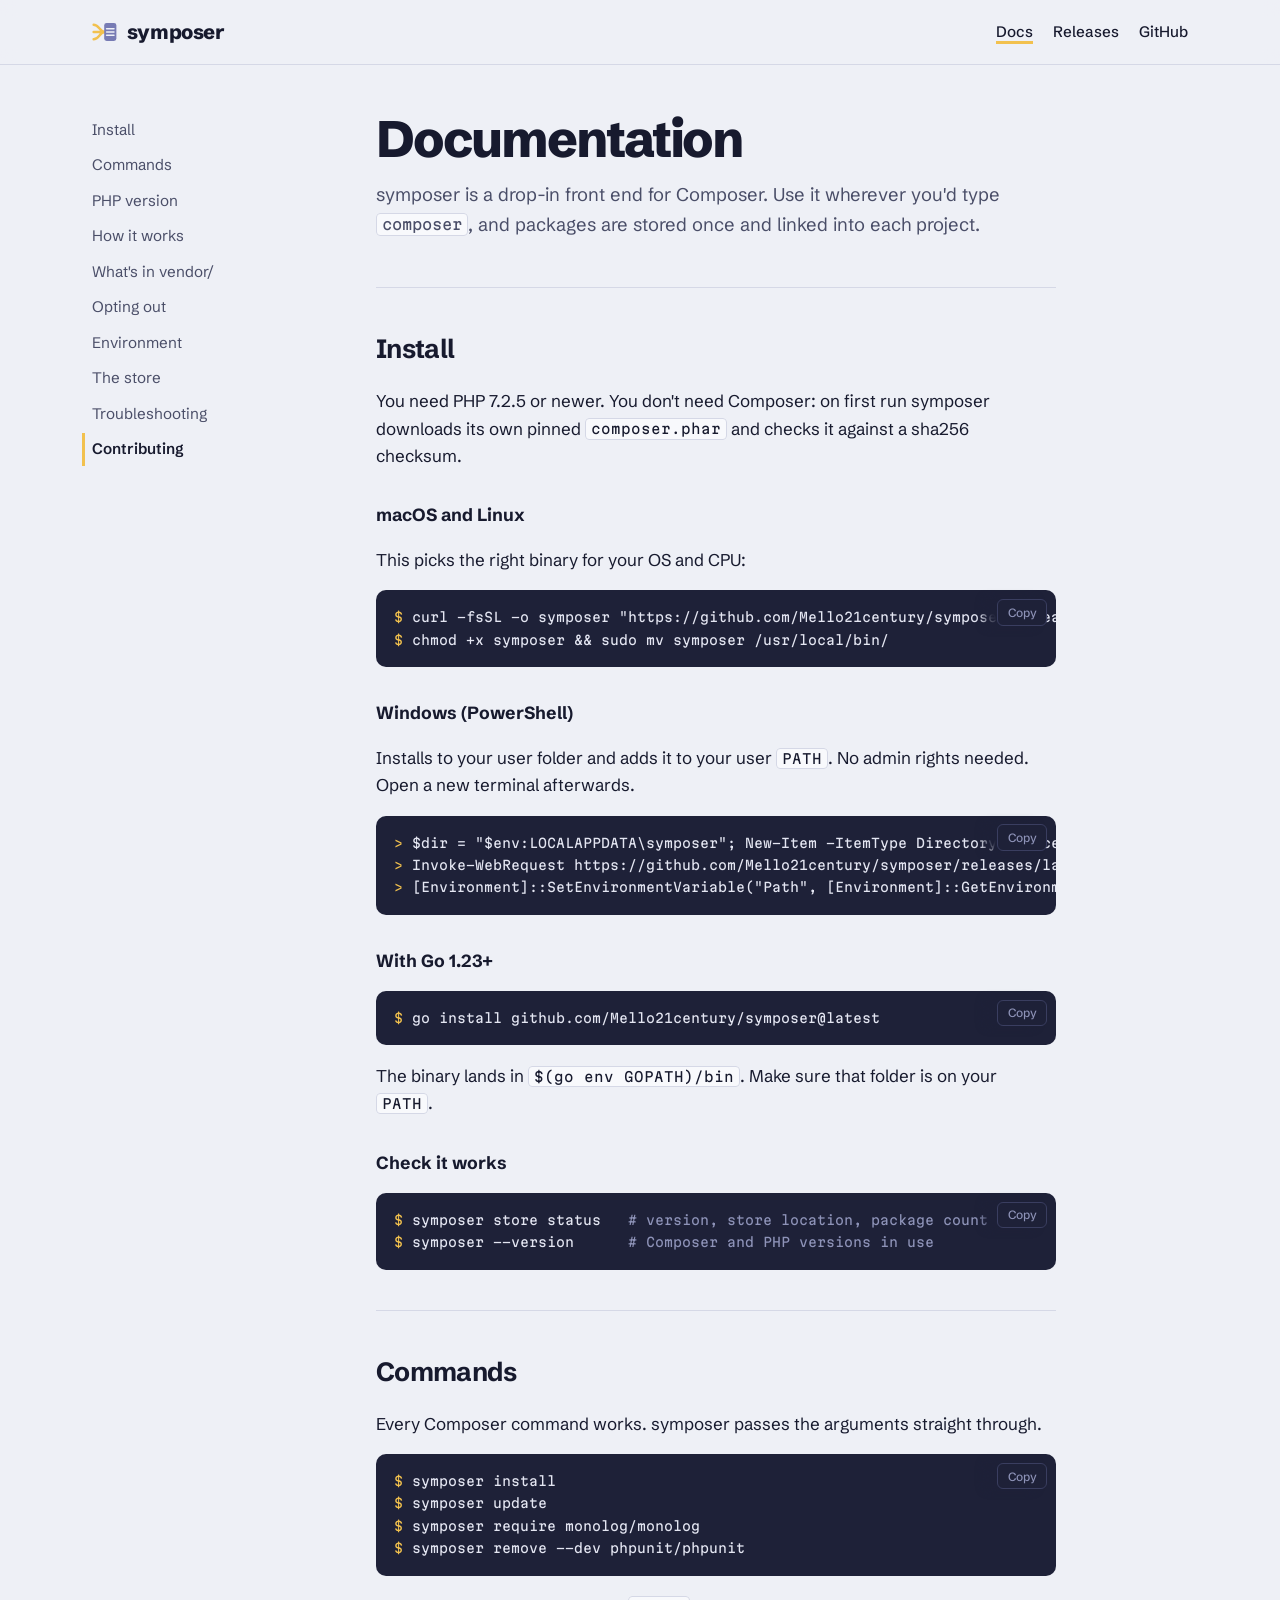
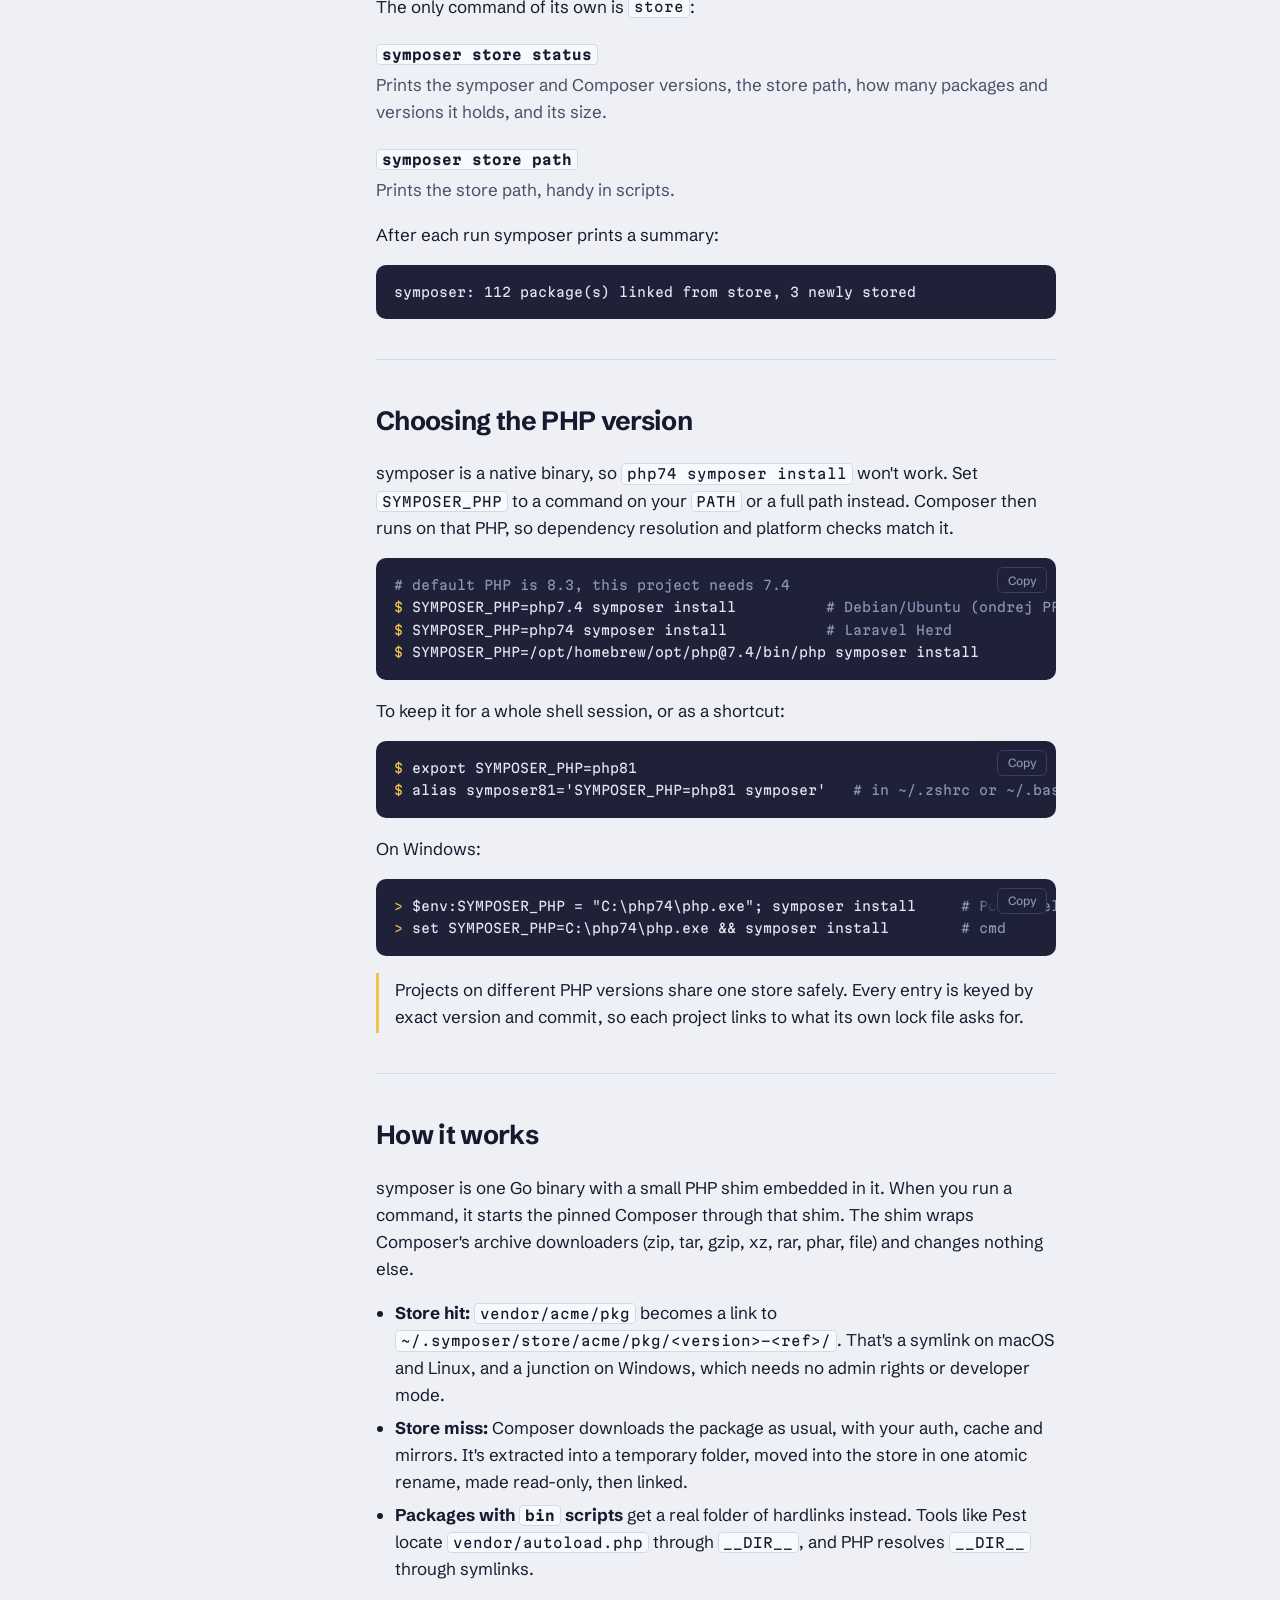
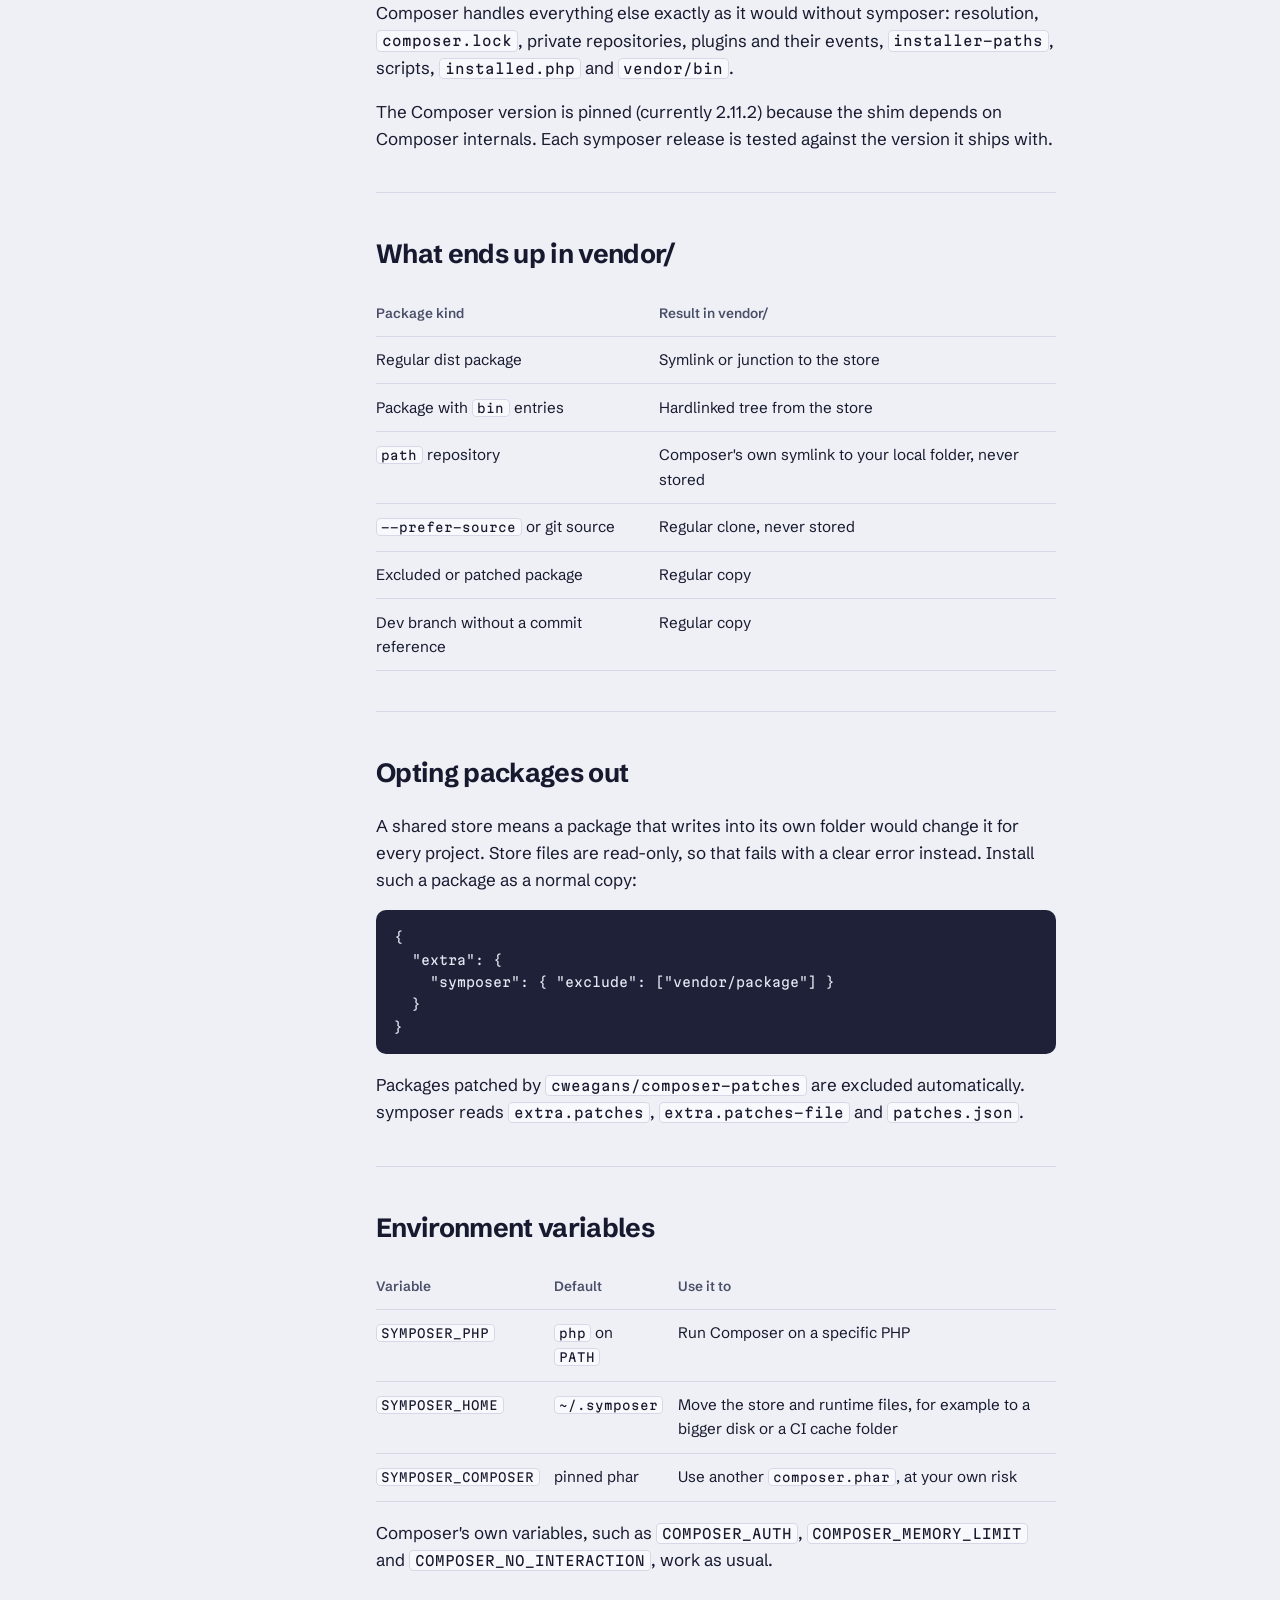
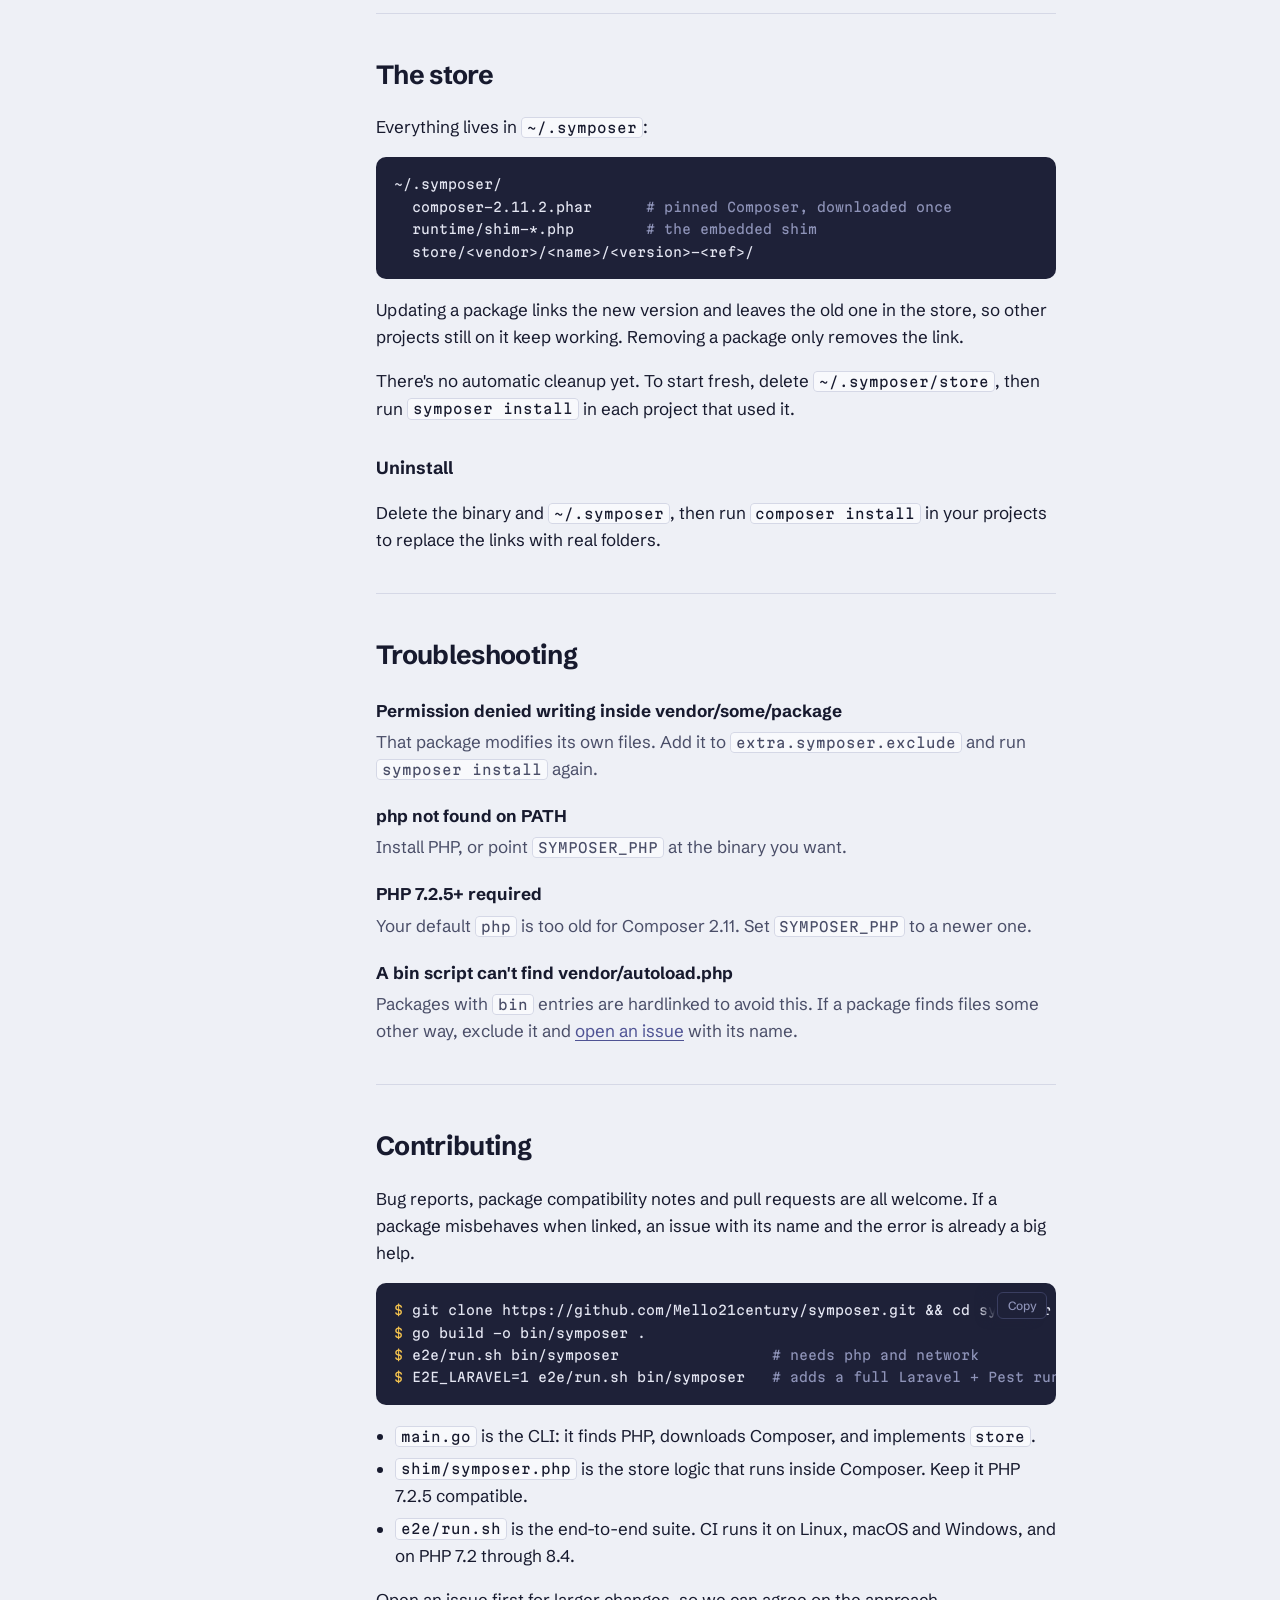
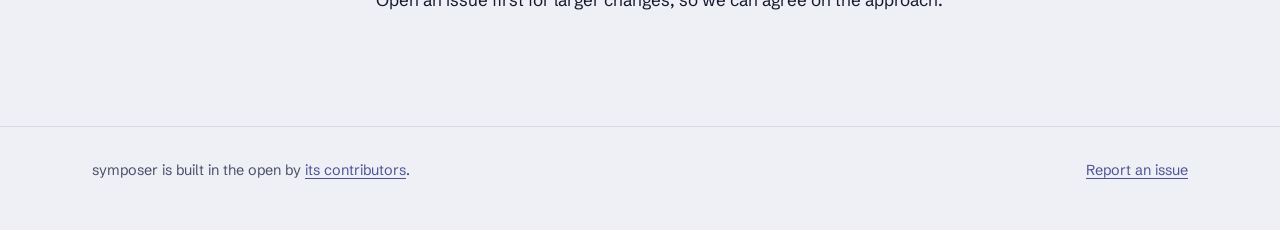
==== docs/docs.html @ 1ab84952 "Add website, docs page and project banner; refresh README - docs/: GitHub Pages site (landing page w" ====
<!doctype html>
<html lang="en">
<head>
<meta charset="utf-8">
<meta name="viewport" content="width=device-width, initial-scale=1">
<title>symposer docs</title>
<meta name="description" content="Install symposer, choose a PHP version, and understand how packages are stored and linked.">
<meta property="og:title" content="symposer docs">
<meta property="og:image" content="https://mello21century.github.io/symposer/assets/banner.png">
<link rel="icon" href="assets/mark.svg" type="image/svg+xml">
<link rel="preconnect" href="https://fonts.googleapis.com">
<link rel="preconnect" href="https://fonts.gstatic.com" crossorigin>
<link href="https://fonts.googleapis.com/css2?family=Martian+Mono:wght@400;500&family=Schibsted+Grotesk:wght@400;500;600;700;800&display=swap" rel="stylesheet">
<link rel="stylesheet" href="assets/site.css">
<style>
  .layout { display: grid; gap: 2rem; padding-top: 3rem; }
  @media (min-width: 900px) { .layout { grid-template-columns: 220px minmax(0, 1fr); gap: 4rem; } }
  .layout > * { min-width: 0; }
  .toc { font-size: .95rem; }
  .toc ol { list-style: none; margin: 0; padding: 0; display: grid; gap: .1rem; }
  .toc a { display: block; padding: .3rem .6rem; margin-left: -.6rem; border-radius: 6px; color: var(--ink-soft); text-decoration: none; }
  .toc a:hover { color: var(--ink); background: var(--paper); }
  .toc a.on { color: var(--ink); font-weight: 600; box-shadow: inset 3px 0 var(--link); border-radius: 0 6px 6px 0; }
  @media (min-width: 900px) { .toc { position: sticky; top: 5.5rem; align-self: start; } }
  @media (max-width: 899px) {
    .toc { border: 1px solid var(--line); border-radius: 10px; padding: .75rem 1rem; background: var(--paper); }
    .toc ol { grid-template-columns: 1fr 1fr; }
  }

  .doc { max-width: var(--measure); }
  .doc h1 { font-size: clamp(2.2rem, 5vw, 3.2rem); letter-spacing: -.04em; line-height: 1; margin: 0 0 1rem; font-weight: 800; }
  .doc > p.lede { font-size: 1.15rem; color: var(--ink-soft); margin: 0 0 3rem; }
  .doc section { padding-top: 2.5rem; margin-top: 2.5rem; border-top: 1px solid var(--line); }
  .doc h2 { font-size: 1.65rem; letter-spacing: -.025em; margin: 0 0 1rem; font-weight: 700; }
  .doc h3 { font-size: 1.1rem; margin: 2rem 0 .6rem; font-weight: 700; }
  .doc p, .doc li { color: var(--ink); }
  .doc ul { padding-left: 1.2rem; }
  .doc li { margin: .35rem 0; }
  .doc .cmd, .doc pre { margin: 1rem 0; }
  .note { border-left: 3px solid var(--link); padding: .2rem 0 .2rem 1rem; color: var(--ink-soft); }
  .doc dl { margin: 0; }
  .doc dt { font-weight: 700; margin-top: 1.25rem; }
  .doc dd { margin: .25rem 0 0; color: var(--ink-soft); }
</style>
</head>
<body>
<header class="top">
  <div class="wrap">
    <a class="brand" href="./"><img src="assets/mark.svg" width="26" height="26" alt="">symposer</a>
    <nav aria-label="Main">
      <a href="docs.html" aria-current="page">Docs</a>
      <a href="https://github.com/Mello21century/symposer/releases">Releases</a>
      <a href="https://github.com/Mello21century/symposer">GitHub</a>
    </nav>
  </div>
</header>

<div class="wrap layout">
  <nav class="toc" aria-label="On this page">
    <ol>
      <li><a href="#install">Install</a></li>
      <li><a href="#commands">Commands</a></li>
      <li><a href="#php">PHP version</a></li>
      <li><a href="#how">How it works</a></li>
      <li><a href="#vendor">What's in vendor/</a></li>
      <li><a href="#exclude">Opting out</a></li>
      <li><a href="#env">Environment</a></li>
      <li><a href="#store">The store</a></li>
      <li><a href="#trouble">Troubleshooting</a></li>
      <li><a href="#contributing">Contributing</a></li>
    </ol>
  </nav>

  <main class="doc">
    <h1>Documentation</h1>
    <p class="lede">symposer is a drop-in front end for Composer. Use it wherever you'd type <code>composer</code>, and packages are stored once and linked into each project.</p>

    <section id="install">
      <h2>Install</h2>
      <p>You need PHP 7.2.5 or newer. You don't need Composer: on first run symposer downloads its own pinned <code>composer.phar</code> and checks it against a sha256 checksum.</p>

      <h3>macOS and Linux</h3>
      <p>This picks the right binary for your OS and CPU:</p>
      <div class="cmd"><pre><span class="p">$ </span>curl -fsSL -o symposer "https://github.com/Mello21century/symposer/releases/latest/download/symposer-$(uname -s | tr A-Z a-z)-$(uname -m | sed 's/x86_64/amd64/;s/aarch64/arm64/')"
<span class="p">$ </span>chmod +x symposer &amp;&amp; sudo mv symposer /usr/local/bin/</pre></div>

      <h3>Windows (PowerShell)</h3>
      <p>Installs to your user folder and adds it to your user <code>PATH</code>. No admin rights needed. Open a new terminal afterwards.</p>
      <div class="cmd"><pre><span class="p">&gt; </span>$dir = "$env:LOCALAPPDATA\symposer"; New-Item -ItemType Directory -Force $dir | Out-Null
<span class="p">&gt; </span>Invoke-WebRequest https://github.com/Mello21century/symposer/releases/latest/download/symposer-windows-amd64.exe -OutFile "$dir\symposer.exe"
<span class="p">&gt; </span>[Environment]::SetEnvironmentVariable("Path", [Environment]::GetEnvironmentVariable("Path", "User") + ";$dir", "User")</pre></div>

      <h3>With Go 1.23+</h3>
      <div class="cmd"><pre><span class="p">$ </span>go install github.com/Mello21century/symposer@latest</pre></div>
      <p>The binary lands in <code>$(go env GOPATH)/bin</code>. Make sure that folder is on your <code>PATH</code>.</p>

      <h3>Check it works</h3>
      <div class="cmd"><pre><span class="p">$ </span>symposer store status   <span class="c"># version, store location, package count</span>
<span class="p">$ </span>symposer --version      <span class="c"># Composer and PHP versions in use</span></pre></div>
    </section>

    <section id="commands">
      <h2>Commands</h2>
      <p>Every Composer command works. symposer passes the arguments straight through.</p>
      <div class="cmd"><pre><span class="p">$ </span>symposer install
<span class="p">$ </span>symposer update
<span class="p">$ </span>symposer require monolog/monolog
<span class="p">$ </span>symposer remove --dev phpunit/phpunit</pre></div>
      <p>The only command of its own is <code>store</code>:</p>
      <dl>
        <dt><code>symposer store status</code></dt><dd>Prints the symposer and Composer versions, the store path, how many packages and versions it holds, and its size.</dd>
        <dt><code>symposer store path</code></dt><dd>Prints the store path, handy in scripts.</dd>
      </dl>
      <p>After each run symposer prints a summary:</p>
      <pre>symposer: 112 package(s) linked from store, 3 newly stored</pre>
    </section>

    <section id="php">
      <h2>Choosing the PHP version</h2>
      <p>symposer is a native binary, so <code>php74 symposer install</code> won't work. Set <code>SYMPOSER_PHP</code> to a command on your <code>PATH</code> or a full path instead. Composer then runs on that PHP, so dependency resolution and platform checks match it.</p>
      <div class="cmd"><pre><span class="c"># default PHP is 8.3, this project needs 7.4</span>
<span class="p">$ </span>SYMPOSER_PHP=php7.4 symposer install          <span class="c"># Debian/Ubuntu (ondrej PPA)</span>
<span class="p">$ </span>SYMPOSER_PHP=php74 symposer install           <span class="c"># Laravel Herd</span>
<span class="p">$ </span>SYMPOSER_PHP=/opt/homebrew/opt/php@7.4/bin/php symposer install</pre></div>
      <p>To keep it for a whole shell session, or as a shortcut:</p>
      <div class="cmd"><pre><span class="p">$ </span>export SYMPOSER_PHP=php81
<span class="p">$ </span>alias symposer81='SYMPOSER_PHP=php81 symposer'   <span class="c"># in ~/.zshrc or ~/.bashrc</span></pre></div>
      <p>On Windows:</p>
      <div class="cmd"><pre><span class="p">&gt; </span>$env:SYMPOSER_PHP = "C:\php74\php.exe"; symposer install     <span class="c"># PowerShell</span>
<span class="p">&gt; </span>set SYMPOSER_PHP=C:\php74\php.exe &amp;&amp; symposer install        <span class="c"># cmd</span></pre></div>
      <p class="note">Projects on different PHP versions share one store safely. Every entry is keyed by exact version and commit, so each project links to what its own lock file asks for.</p>
    </section>

    <section id="how">
      <h2>How it works</h2>
      <p>symposer is one Go binary with a small PHP shim embedded in it. When you run a command, it starts the pinned Composer through that shim. The shim wraps Composer's archive downloaders (zip, tar, gzip, xz, rar, phar, file) and changes nothing else.</p>
      <ul>
        <li><strong>Store hit:</strong> <code>vendor/acme/pkg</code> becomes a link to <code>~/.symposer/store/acme/pkg/&lt;version&gt;-&lt;ref&gt;/</code>. That's a symlink on macOS and Linux, and a junction on Windows, which needs no admin rights or developer mode.</li>
        <li><strong>Store miss:</strong> Composer downloads the package as usual, with your auth, cache and mirrors. It's extracted into a temporary folder, moved into the store in one atomic rename, made read-only, then linked.</li>
        <li><strong>Packages with <code>bin</code> scripts</strong> get a real folder of hardlinks instead. Tools like Pest locate <code>vendor/autoload.php</code> through <code>__DIR__</code>, and PHP resolves <code>__DIR__</code> through symlinks.</li>
      </ul>
      <p>Composer handles everything else exactly as it would without symposer: resolution, <code>composer.lock</code>, private repositories, plugins and their events, <code>installer-paths</code>, scripts, <code>installed.php</code> and <code>vendor/bin</code>.</p>
      <p>The Composer version is pinned (currently 2.11.2) because the shim depends on Composer internals. Each symposer release is tested against the version it ships with.</p>
    </section>

    <section id="vendor">
      <h2>What ends up in vendor/</h2>
      <div class="scroll-x">
        <table>
          <thead><tr><th scope="col">Package kind</th><th scope="col">Result in vendor/</th></tr></thead>
          <tbody>
            <tr><td>Regular dist package</td><td>Symlink or junction to the store</td></tr>
            <tr><td>Package with <code>bin</code> entries</td><td>Hardlinked tree from the store</td></tr>
            <tr><td><code>path</code> repository</td><td>Composer's own symlink to your local folder, never stored</td></tr>
            <tr><td><code>--prefer-source</code> or git source</td><td>Regular clone, never stored</td></tr>
            <tr><td>Excluded or patched package</td><td>Regular copy</td></tr>
            <tr><td>Dev branch without a commit reference</td><td>Regular copy</td></tr>
          </tbody>
        </table>
      </div>
    </section>

    <section id="exclude">
      <h2>Opting packages out</h2>
      <p>A shared store means a package that writes into its own folder would change it for every project. Store files are read-only, so that fails with a clear error instead. Install such a package as a normal copy:</p>
      <pre>{
  "extra": {
    "symposer": { "exclude": ["vendor/package"] }
  }
}</pre>
      <p>Packages patched by <code>cweagans/composer-patches</code> are excluded automatically. symposer reads <code>extra.patches</code>, <code>extra.patches-file</code> and <code>patches.json</code>.</p>
    </section>

    <section id="env">
      <h2>Environment variables</h2>
      <div class="scroll-x">
        <table>
          <thead><tr><th scope="col">Variable</th><th scope="col">Default</th><th scope="col">Use it to</th></tr></thead>
          <tbody>
            <tr><td><code>SYMPOSER_PHP</code></td><td><code>php</code> on <code>PATH</code></td><td>Run Composer on a specific PHP</td></tr>
            <tr><td><code>SYMPOSER_HOME</code></td><td><code>~/.symposer</code></td><td>Move the store and runtime files, for example to a bigger disk or a CI cache folder</td></tr>
            <tr><td><code>SYMPOSER_COMPOSER</code></td><td>pinned phar</td><td>Use another <code>composer.phar</code>, at your own risk</td></tr>
          </tbody>
        </table>
      </div>
      <p>Composer's own variables, such as <code>COMPOSER_AUTH</code>, <code>COMPOSER_MEMORY_LIMIT</code> and <code>COMPOSER_NO_INTERACTION</code>, work as usual.</p>
    </section>

    <section id="store">
      <h2>The store</h2>
      <p>Everything lives in <code>~/.symposer</code>:</p>
      <pre>~/.symposer/
  composer-2.11.2.phar      <span class="c"># pinned Composer, downloaded once</span>
  runtime/shim-*.php        <span class="c"># the embedded shim</span>
  store/&lt;vendor&gt;/&lt;name&gt;/&lt;version&gt;-&lt;ref&gt;/</pre>
      <p>Updating a package links the new version and leaves the old one in the store, so other projects still on it keep working. Removing a package only removes the link.</p>
      <p>There's no automatic cleanup yet. To start fresh, delete <code>~/.symposer/store</code>, then run <code>symposer install</code> in each project that used it.</p>
      <h3>Uninstall</h3>
      <p>Delete the binary and <code>~/.symposer</code>, then run <code>composer install</code> in your projects to replace the links with real folders.</p>
    </section>

    <section id="trouble">
      <h2>Troubleshooting</h2>
      <dl>
        <dt>Permission denied writing inside vendor/some/package</dt>
        <dd>That package modifies its own files. Add it to <code>extra.symposer.exclude</code> and run <code>symposer install</code> again.</dd>
        <dt>php not found on PATH</dt>
        <dd>Install PHP, or point <code>SYMPOSER_PHP</code> at the binary you want.</dd>
        <dt>PHP 7.2.5+ required</dt>
        <dd>Your default <code>php</code> is too old for Composer 2.11. Set <code>SYMPOSER_PHP</code> to a newer one.</dd>
        <dt>A bin script can't find vendor/autoload.php</dt>
        <dd>Packages with <code>bin</code> entries are hardlinked to avoid this. If a package finds files some other way, exclude it and <a href="https://github.com/Mello21century/symposer/issues">open an issue</a> with its name.</dd>
      </dl>
    </section>

    <section id="contributing">
      <h2>Contributing</h2>
      <p>Bug reports, package compatibility notes and pull requests are all welcome. If a package misbehaves when linked, an issue with its name and the error is already a big help.</p>
      <div class="cmd"><pre><span class="p">$ </span>git clone https://github.com/Mello21century/symposer.git &amp;&amp; cd symposer
<span class="p">$ </span>go build -o bin/symposer .
<span class="p">$ </span>e2e/run.sh bin/symposer                 <span class="c"># needs php and network</span>
<span class="p">$ </span>E2E_LARAVEL=1 e2e/run.sh bin/symposer   <span class="c"># adds a full Laravel + Pest run</span></pre></div>
      <ul>
        <li><code>main.go</code> is the CLI: it finds PHP, downloads Composer, and implements <code>store</code>.</li>
        <li><code>shim/symposer.php</code> is the store logic that runs inside Composer. Keep it PHP 7.2.5 compatible.</li>
        <li><code>e2e/run.sh</code> is the end-to-end suite. CI runs it on Linux, macOS and Windows, and on PHP 7.2 through 8.4.</li>
      </ul>
      <p>Open an issue first for larger changes, so we can agree on the approach.</p>
    </section>
  </main>
</div>

<footer class="foot">
  <div class="wrap">
    <span>symposer is built in the open by <a href="https://github.com/Mello21century/symposer/graphs/contributors">its contributors</a>.</span>
    <span><a href="https://github.com/Mello21century/symposer/issues">Report an issue</a></span>
  </div>
</footer>
<script src="assets/site.js"></script>
<script>
  // highlight the section in view
  const links = new Map([...document.querySelectorAll('.toc a')].map((a) => [a.hash.slice(1), a]));
  const spy = new IntersectionObserver((entries) => entries.forEach((e) => {
    if (!e.isIntersecting) return;
    links.forEach((a) => a.classList.remove('on'));
    links.get(e.target.id)?.classList.add('on');
  }), { rootMargin: '-20% 0px -70% 0px' });
  document.querySelectorAll('.doc section').forEach((s) => spy.observe(s));
</script>
</body>
</html>
---- docs/assets/site.css ----
:root {
  --fog: #EEF0F6;
  --paper: #F8F9FC;
  --ink: #171A2E;
  --ink-soft: #4A4E68;
  --line: #D5D8E6;
  --store: #777BB4;
  --store-deep: #4F5394;
  --link: #F2C14E;
  --link-deep: #8A6410;
  --code-bg: #1E2138;
  --code-fg: #E4E6F2;
  --code-dim: #8E93B8;
  --display: "Schibsted Grotesk", system-ui, sans-serif;
  --mono: "Martian Mono", ui-monospace, SFMono-Regular, Menlo, monospace;
  --measure: 68ch;
  color-scheme: light;
}
@media (prefers-color-scheme: dark) {
  :root:not([data-theme="light"]) {
    --fog: #14162A; --paper: #1B1E36; --ink: #E7E9F4; --ink-soft: #A6AACB;
    --line: #2E3254; --store: #9397D2; --store-deep: #B7BAE8;
    --link: #F2C14E; --link-deep: #F2C14E; --code-bg: #0F1122; color-scheme: dark;
  }
}
:root[data-theme="dark"] {
  --fog: #14162A; --paper: #1B1E36; --ink: #E7E9F4; --ink-soft: #A6AACB;
  --line: #2E3254; --store: #9397D2; --store-deep: #B7BAE8;
  --link: #F2C14E; --link-deep: #F2C14E; --code-bg: #0F1122; color-scheme: dark;
}

*, *::before, *::after { box-sizing: border-box; }
html { -webkit-text-size-adjust: 100%; scroll-padding-top: 5rem; }
body {
  margin: 0; background: var(--fog); color: var(--ink);
  font: 400 1.0625rem/1.6 var(--display); font-feature-settings: "ss01";
}
img, svg { max-width: 100%; display: block; }
a { color: var(--store-deep); text-underline-offset: .18em; text-decoration-thickness: 1px; }
a:hover { text-decoration-color: var(--link); text-decoration-thickness: 3px; }
:focus-visible { outline: 3px solid var(--link); outline-offset: 2px; border-radius: 2px; }
code, pre, kbd { font-family: var(--mono); font-size: .8em; }
:not(pre) > code { background: var(--paper); border: 1px solid var(--line); padding: .08em .35em; border-radius: 4px; white-space: nowrap; }
.wrap { max-width: 1160px; margin: 0 auto; padding: 0 16px; }
@media (min-width: 720px) { .wrap { padding: 0 32px; } }

/* header */
.top { position: sticky; top: 0; z-index: 10; background: color-mix(in srgb, var(--fog) 88%, transparent); backdrop-filter: blur(8px); border-bottom: 1px solid var(--line); }
.top .wrap { display: flex; align-items: center; gap: 1.5rem; height: 4rem; }
.brand { display: flex; align-items: center; gap: .55rem; font-weight: 800; font-size: 1.25rem; letter-spacing: -.02em; color: var(--ink); text-decoration: none; }
.brand svg { width: 26px; height: 26px; }
.top nav { margin-left: auto; display: flex; gap: 1.25rem; align-items: center; }
.top nav a { color: var(--ink); text-decoration: none; font-weight: 500; font-size: .95rem; }
.top nav a[aria-current="page"] { box-shadow: inset 0 -3px var(--link); }
.top nav a:hover { color: var(--store-deep); }

/* code blocks */
pre {
  margin: 0; background: var(--code-bg); color: var(--code-fg); padding: 1rem 1.15rem;
  border-radius: 10px; overflow-x: auto; line-height: 1.75; font-size: .8rem;
}
pre .c { color: var(--code-dim); }
pre .p { color: var(--link); user-select: none; }
.cmd pre { padding-right: 5rem; }
.cmd { position: relative; }
.copy {
  position: absolute; top: .55rem; right: .55rem; font: 500 .75rem var(--display);
  background: var(--code-bg); color: var(--code-dim); border: 1px solid #3A3E60; border-radius: 6px;
  box-shadow: -12px 0 10px var(--code-bg);
  padding: .3rem .6rem; cursor: pointer;
}
.copy:hover { color: var(--code-fg); border-color: var(--code-dim); }

/* tabs */
.tabs { display: flex; gap: .25rem; margin-bottom: .5rem; flex-wrap: wrap; }
.tabs button {
  font: 500 .875rem var(--display); color: var(--ink-soft); background: none; border: 0;
  padding: .35rem .7rem; border-radius: 6px; cursor: pointer;
}
.tabs button[aria-selected="true"] { color: var(--ink); background: var(--paper); box-shadow: inset 0 0 0 1px var(--line); }

/* tables */
table { width: 100%; border-collapse: collapse; font-size: .95rem; }
th, td { text-align: left; padding: .7rem .9rem .7rem 0; border-bottom: 1px solid var(--line); vertical-align: top; }
th { font-weight: 600; color: var(--ink-soft); font-size: .85rem; }
.scroll-x { overflow-x: auto; }

.foot { border-top: 1px solid var(--line); margin-top: 6rem; padding: 2rem 0 3rem; color: var(--ink-soft); font-size: .9rem; }
.foot .wrap { display: flex; flex-wrap: wrap; gap: 1rem 2rem; justify-content: space-between; }

@media (prefers-reduced-motion: reduce) { *, *::before, *::after { animation: none !important; transition: none !important; } }
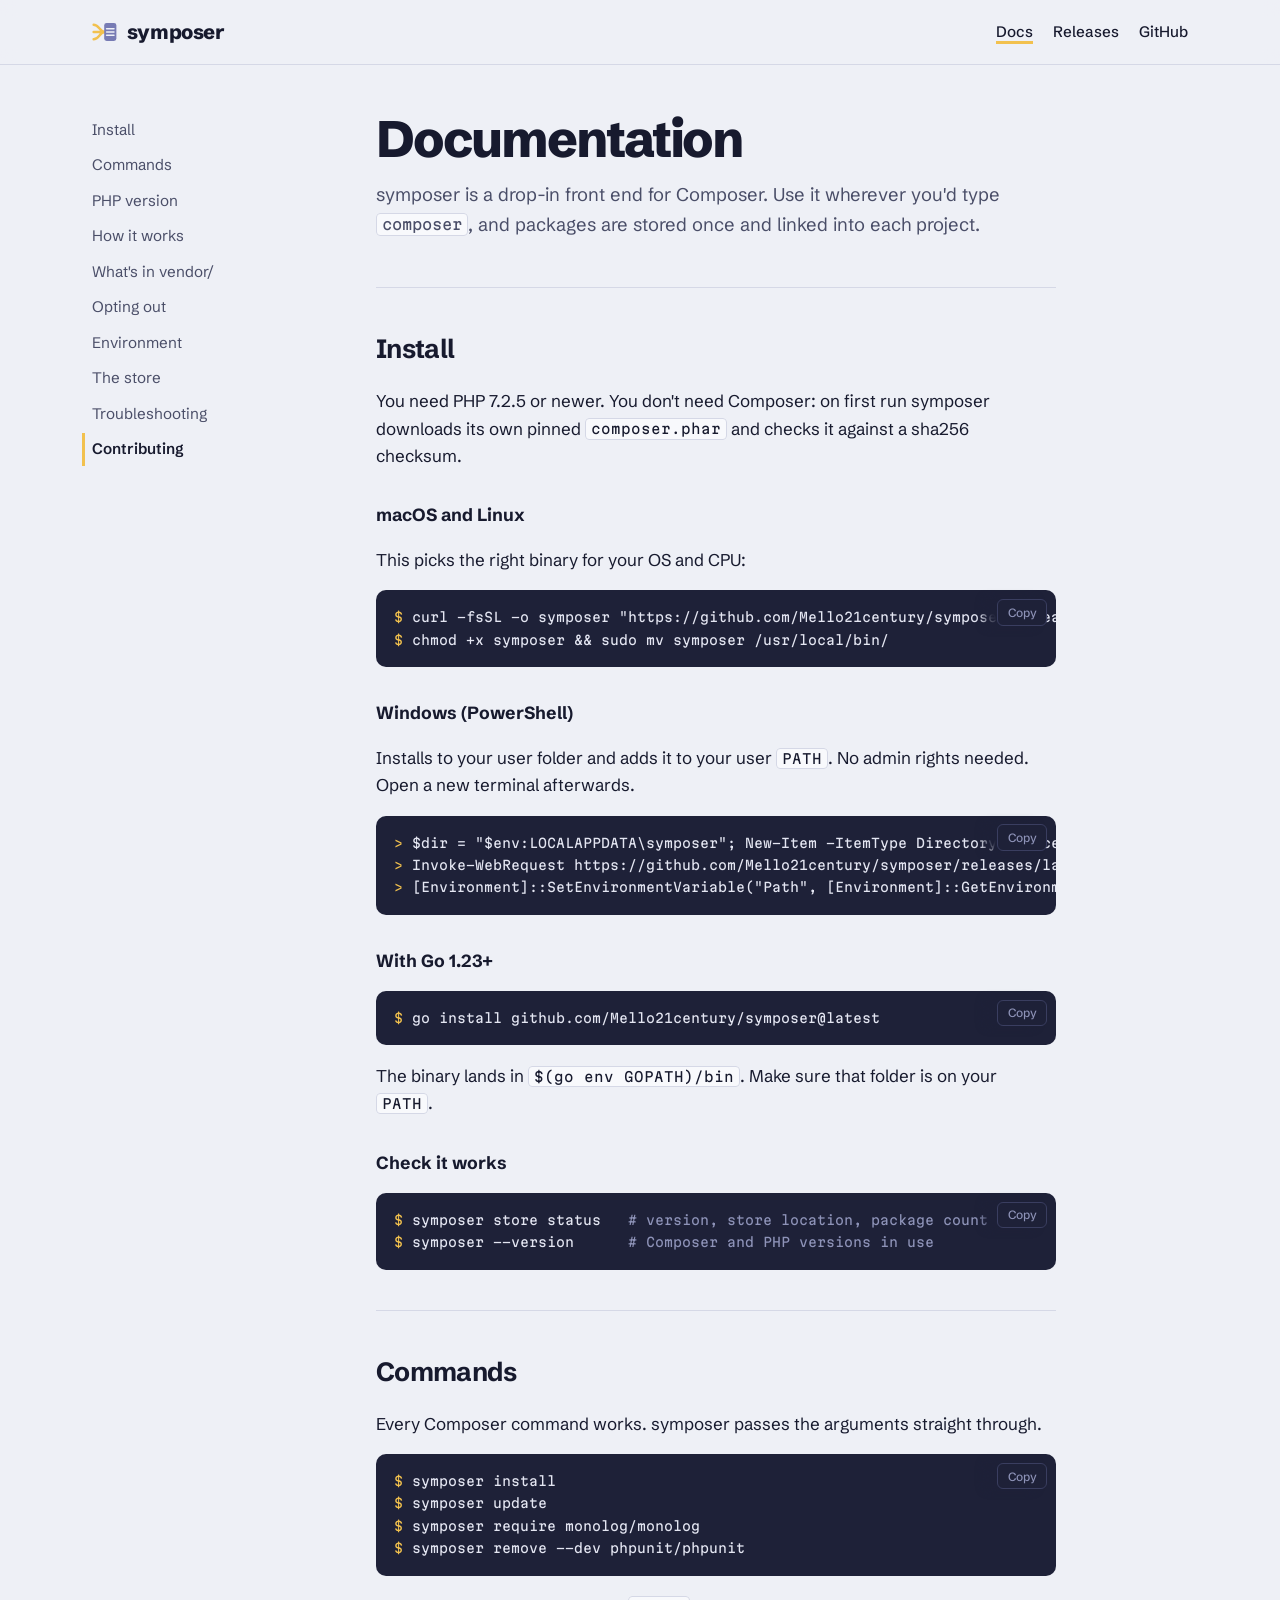
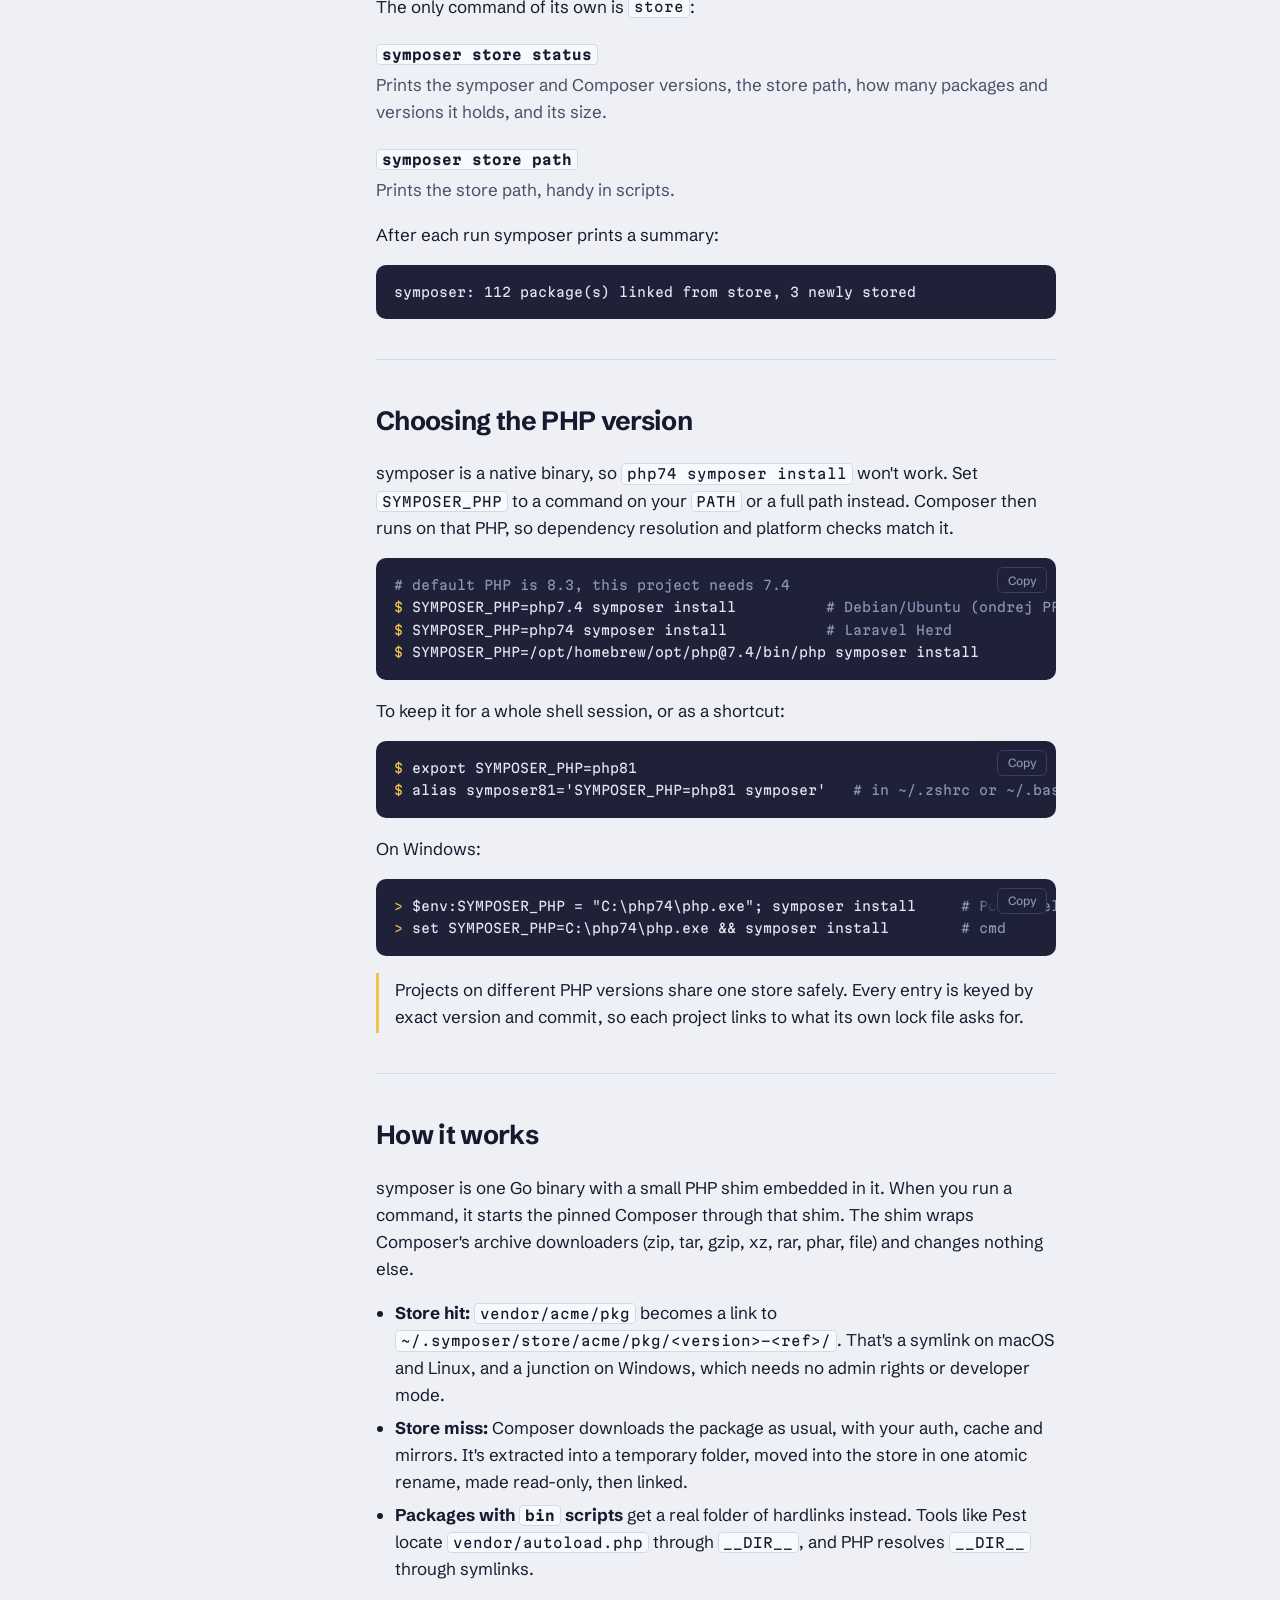
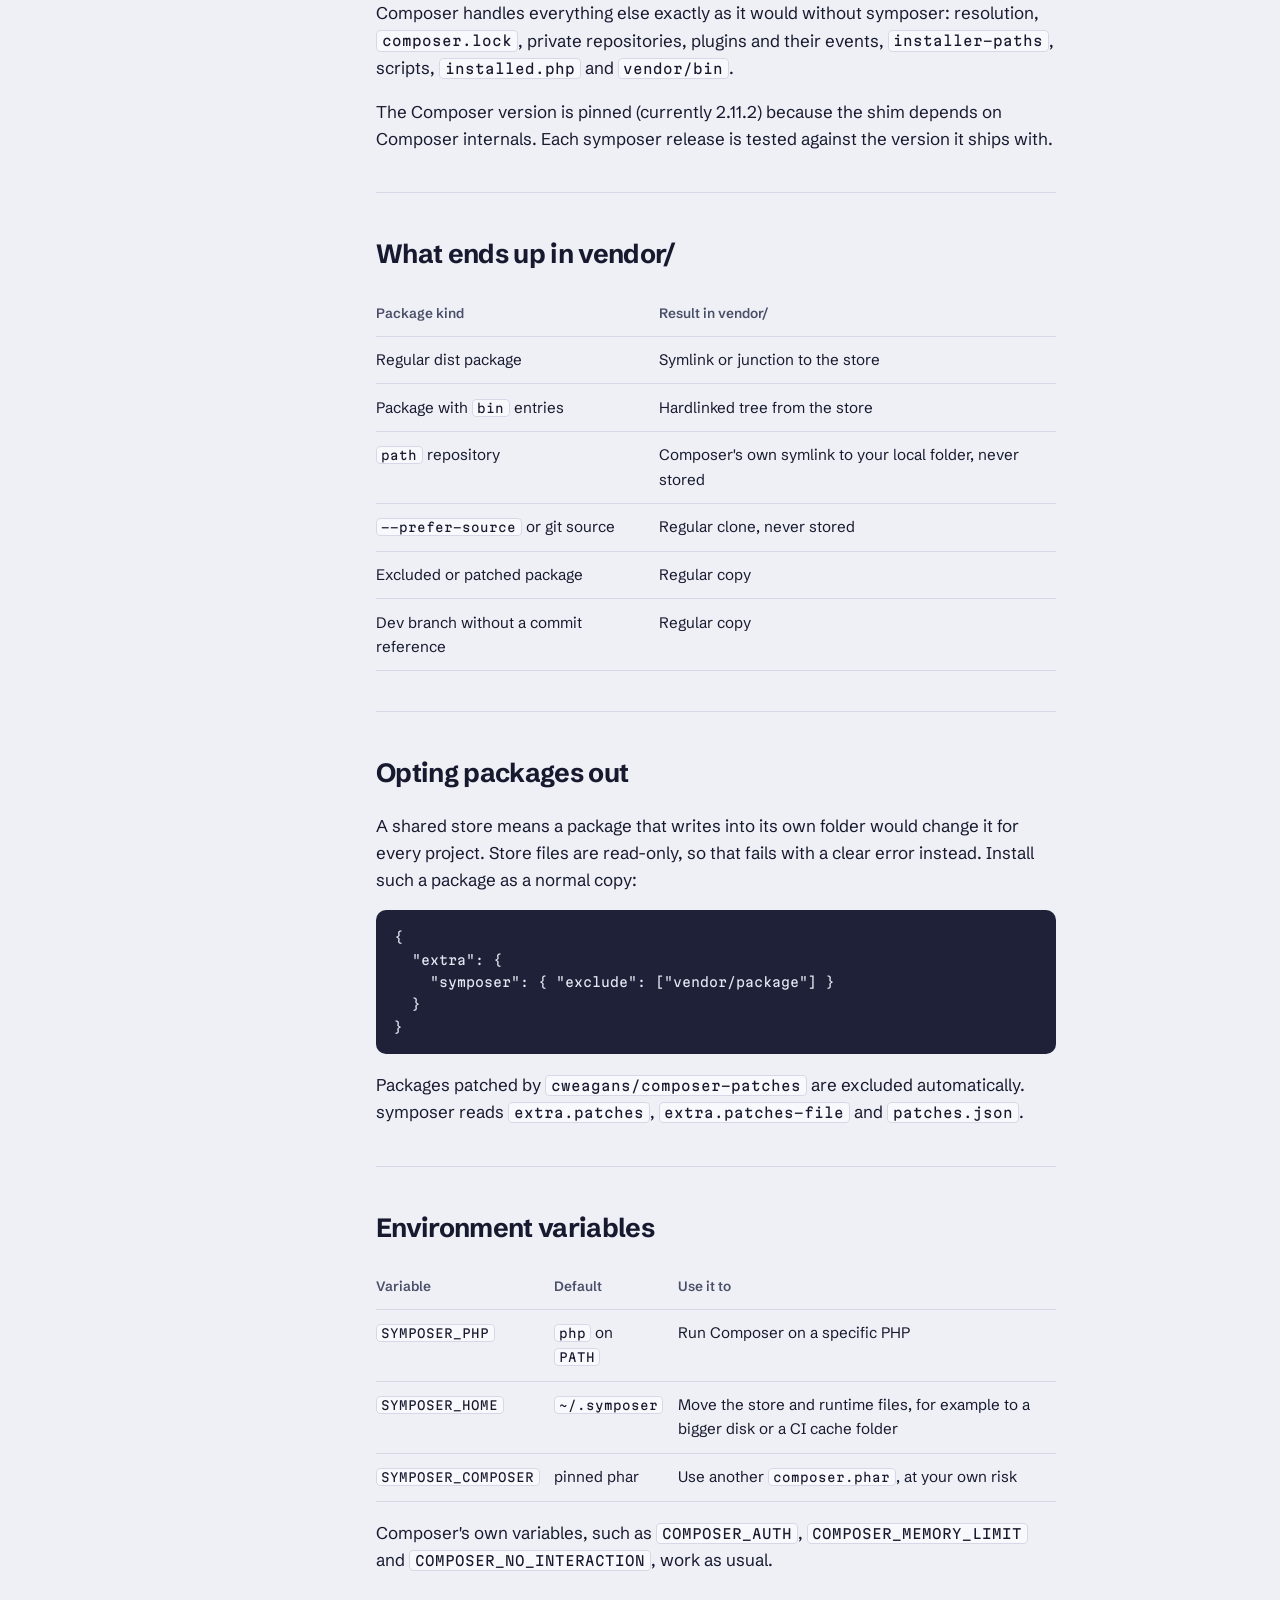
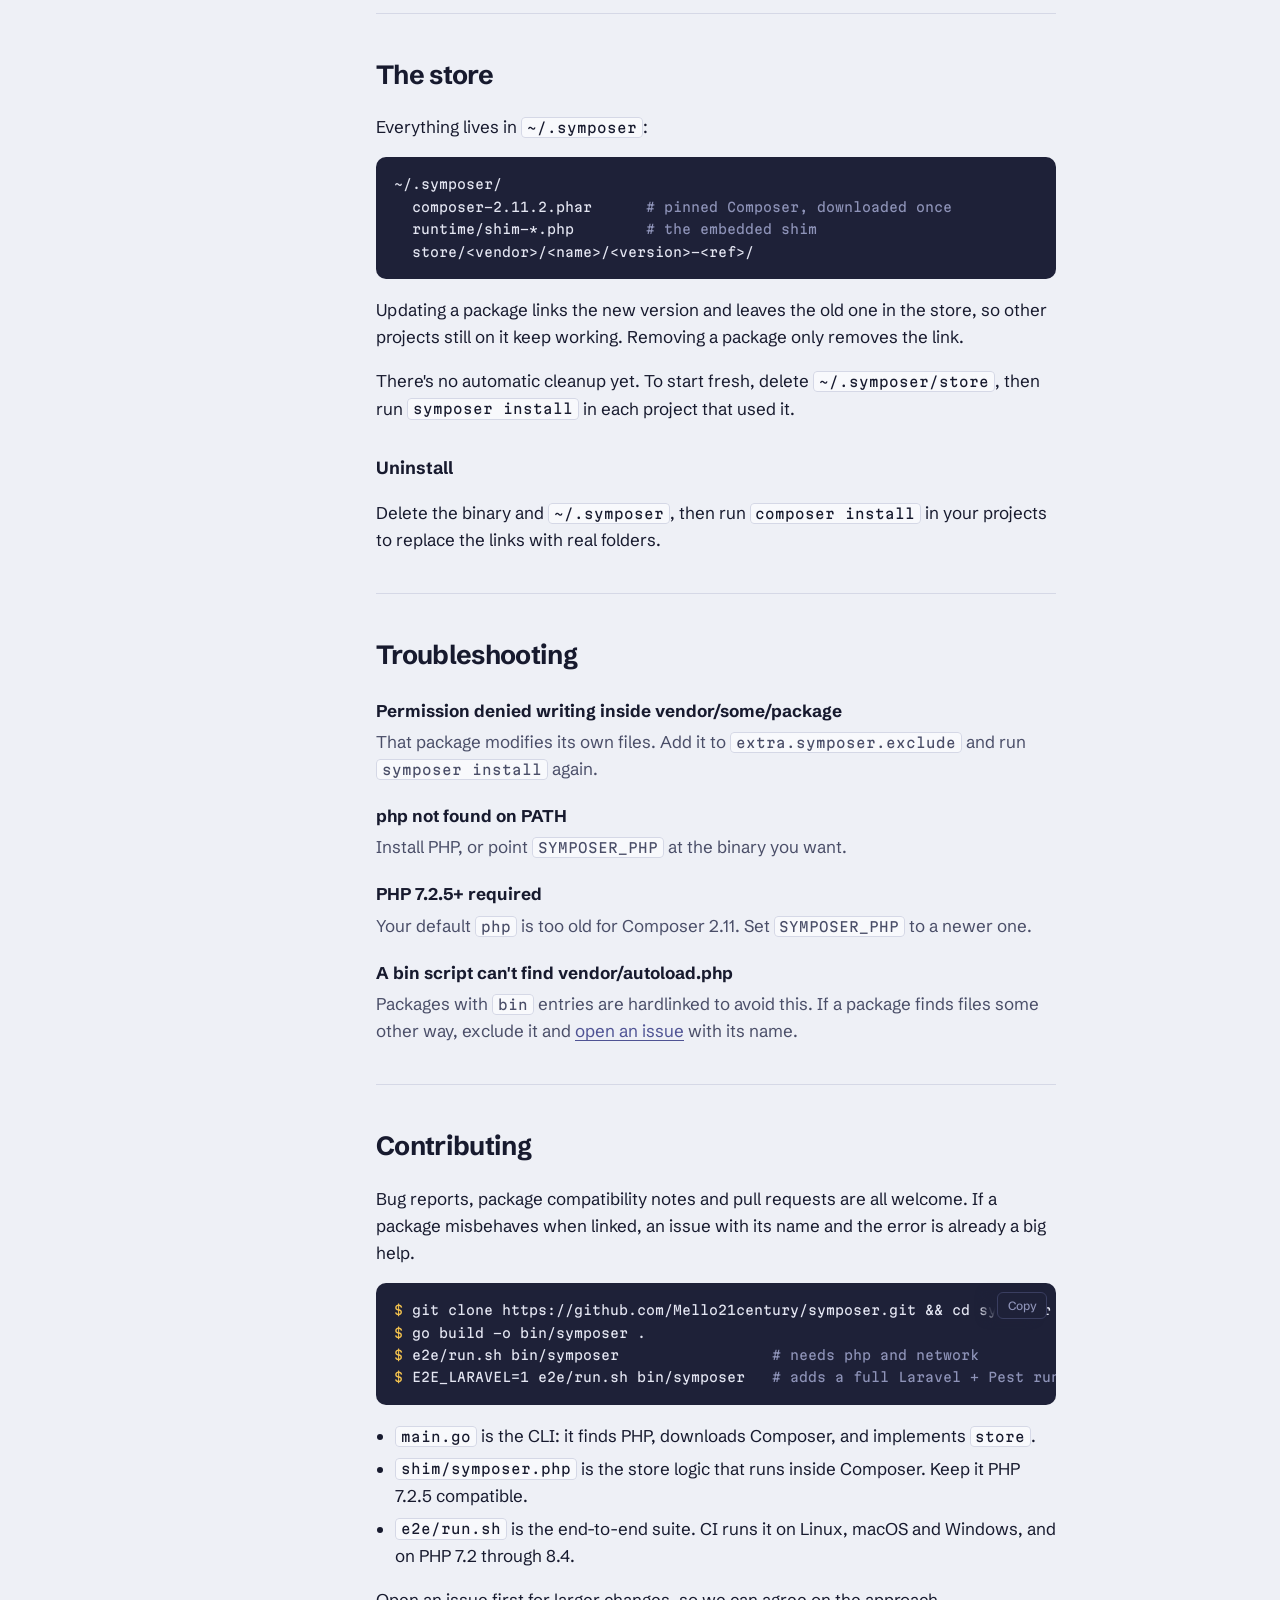
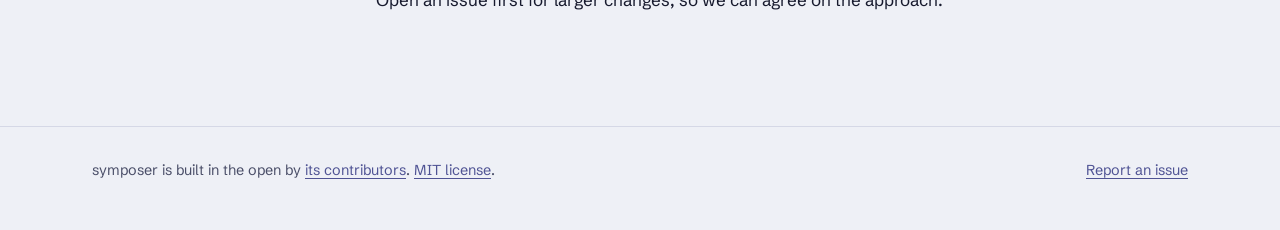
==== commit e0717bdb: "Add MIT license" ====
--- a/docs/docs.html
+++ b/docs/docs.html
@@ -232,7 +232,7 @@
 
 <footer class="foot">
   <div class="wrap">
-    <span>symposer is built in the open by <a href="https://github.com/Mello21century/symposer/graphs/contributors">its contributors</a>.</span>
+    <span>symposer is built in the open by <a href="https://github.com/Mello21century/symposer/graphs/contributors">its contributors</a>. <a href="https://github.com/Mello21century/symposer/blob/main/LICENSE">MIT license</a>.</span>
     <span><a href="https://github.com/Mello21century/symposer/issues">Report an issue</a></span>
   </div>
 </footer>
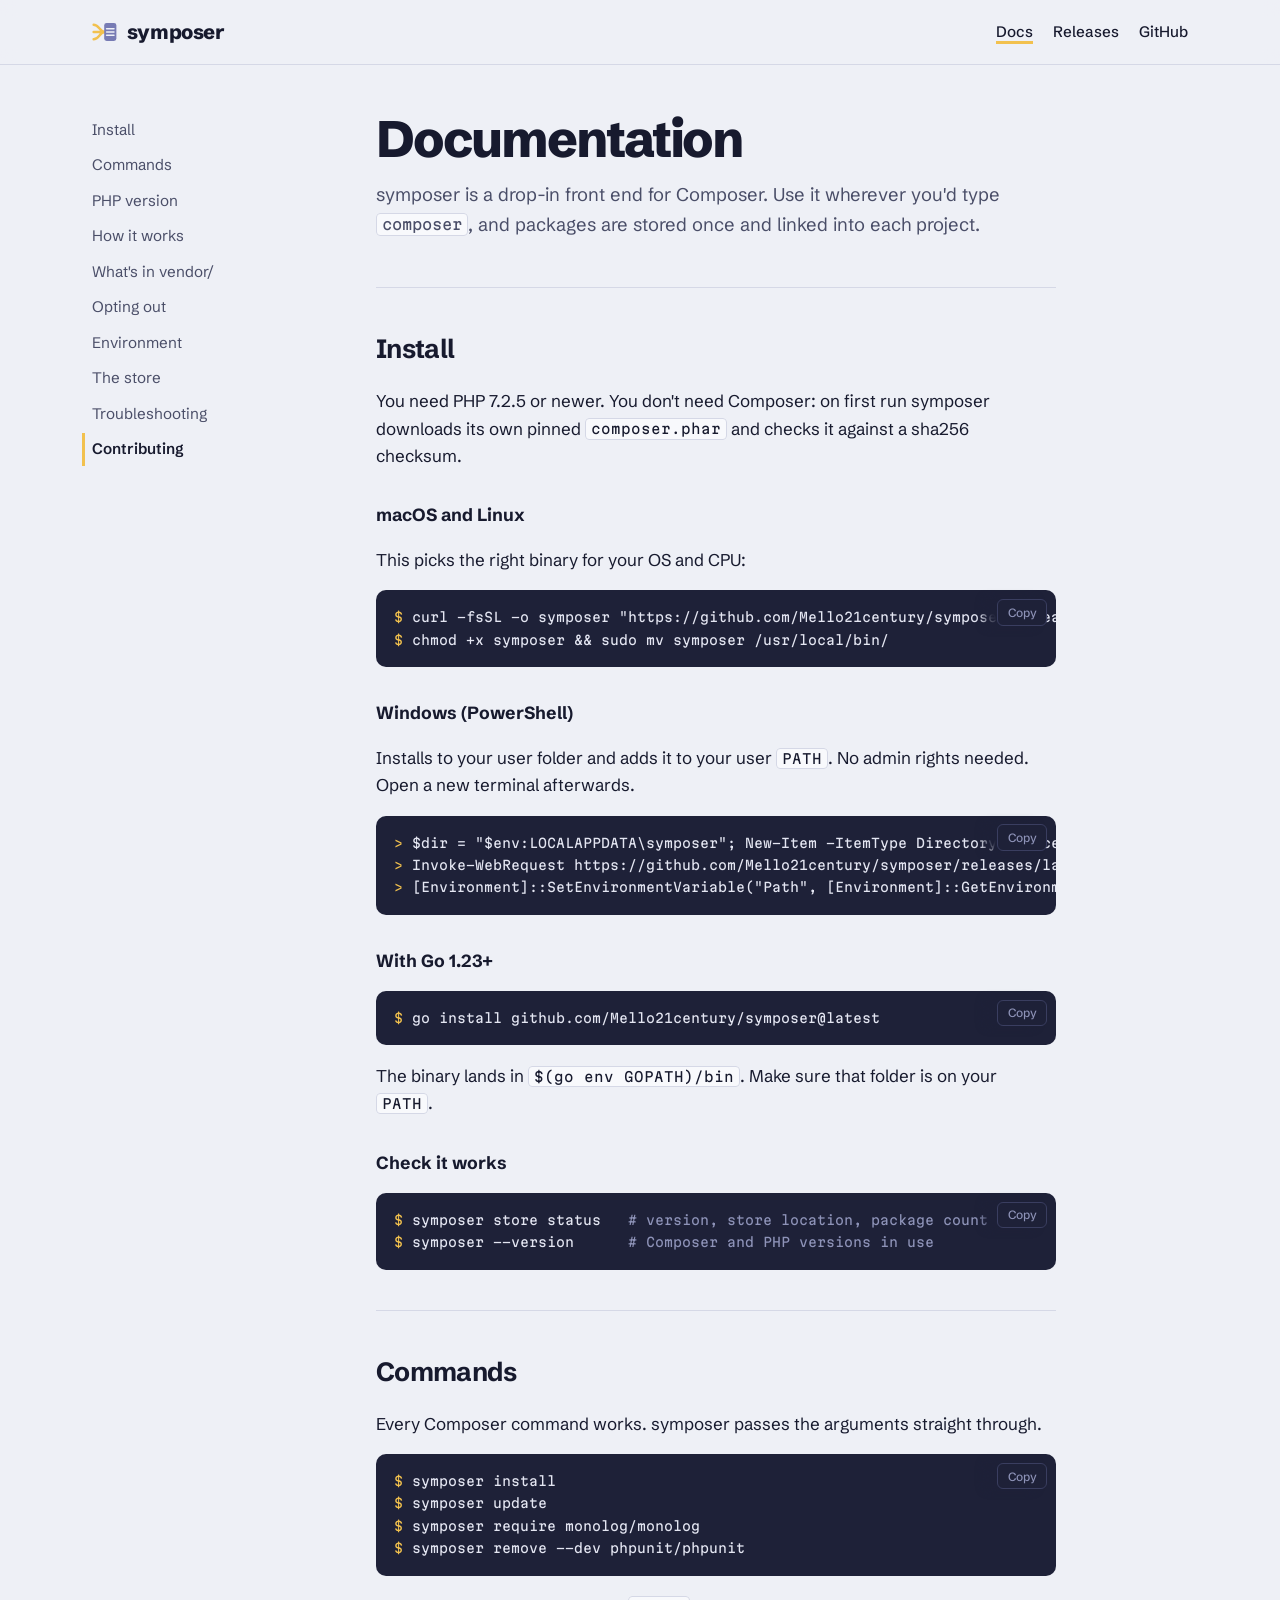
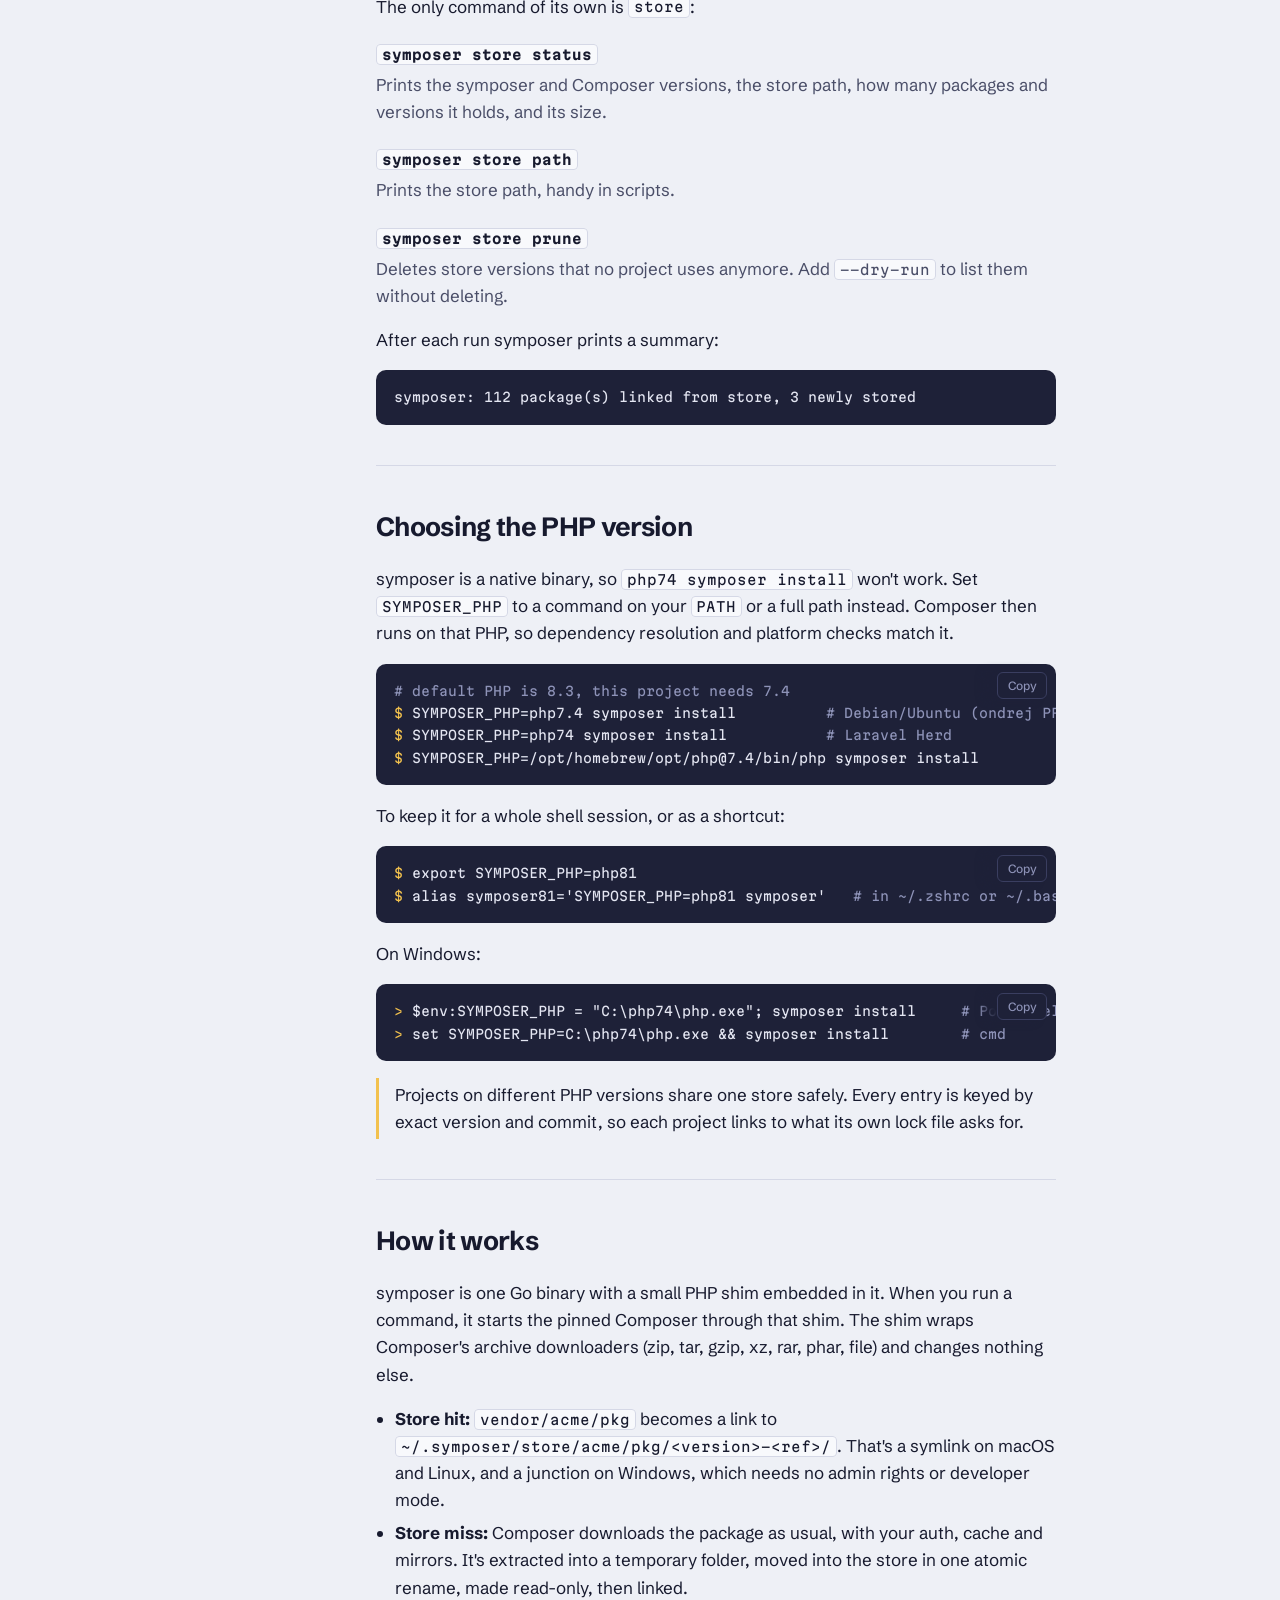
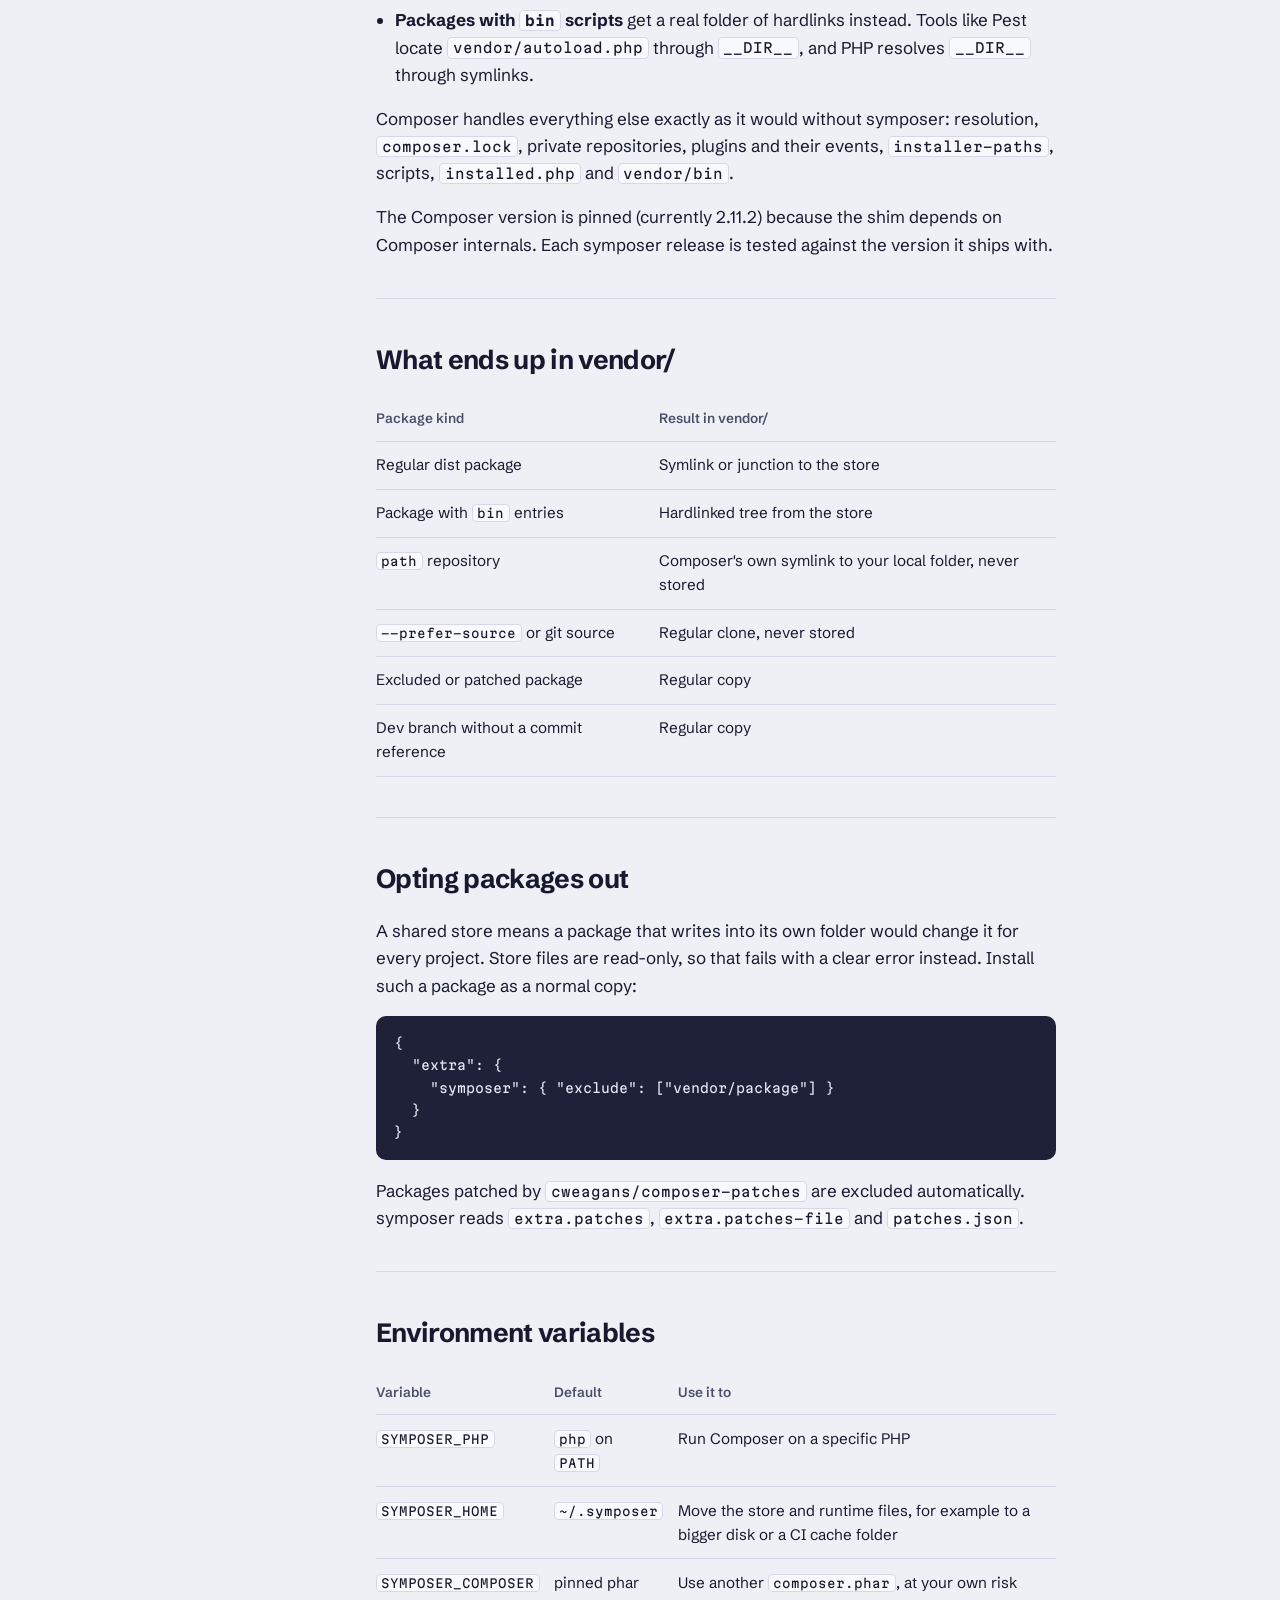
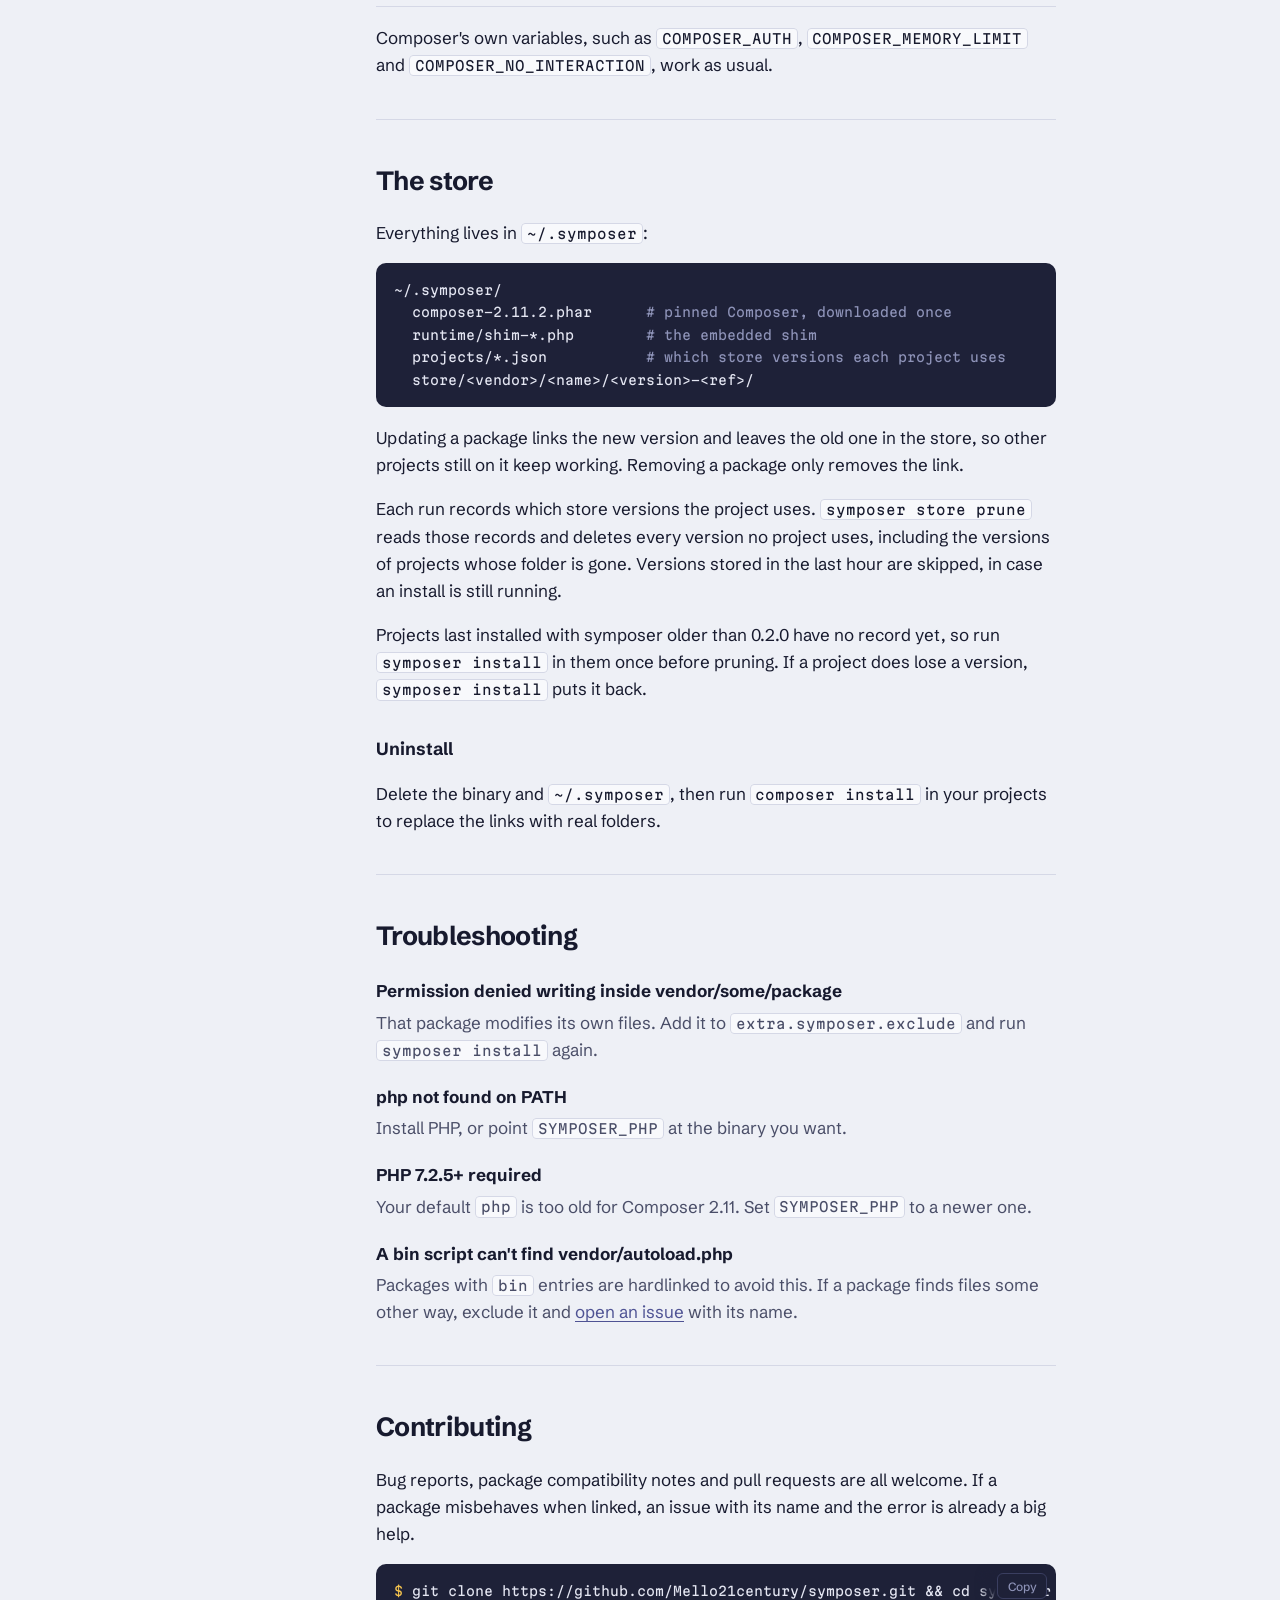
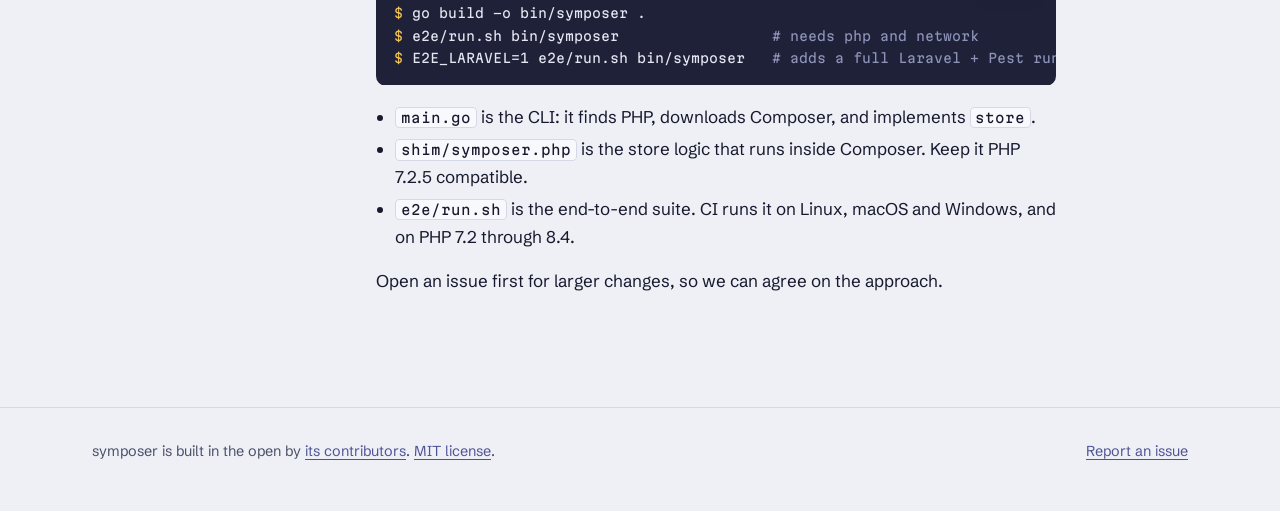
==== commit 49eca21f: "Add store prune: track which store versions each project uses, delete unused ones" ====
--- a/docs/docs.html
+++ b/docs/docs.html
@@ -6,7 +6,13 @@
 <title>symposer docs</title>
 <meta name="description" content="Install symposer, choose a PHP version, and understand how packages are stored and linked.">
 <meta property="og:title" content="symposer docs">
+<meta property="og:type" content="website">
+<meta property="og:url" content="https://mello21century.github.io/symposer/docs.html">
 <meta property="og:image" content="https://mello21century.github.io/symposer/assets/banner.png">
+<meta property="og:image:width" content="1280">
+<meta property="og:image:height" content="640">
+<meta property="og:image:alt" content="symposer: one package store for every PHP project">
+<meta name="twitter:card" content="summary_large_image">
 <link rel="icon" href="assets/mark.svg" type="image/svg+xml">
 <link rel="preconnect" href="https://fonts.googleapis.com">
 <link rel="preconnect" href="https://fonts.gstatic.com" crossorigin>
@@ -110,6 +116,7 @@
       <dl>
         <dt><code>symposer store status</code></dt><dd>Prints the symposer and Composer versions, the store path, how many packages and versions it holds, and its size.</dd>
         <dt><code>symposer store path</code></dt><dd>Prints the store path, handy in scripts.</dd>
+        <dt><code>symposer store prune</code></dt><dd>Deletes store versions that no project uses anymore. Add <code>--dry-run</code> to list them without deleting.</dd>
       </dl>
       <p>After each run symposer prints a summary:</p>
       <pre>symposer: 112 package(s) linked from store, 3 newly stored</pre>
@@ -192,9 +199,11 @@
       <pre>~/.symposer/
   composer-2.11.2.phar      <span class="c"># pinned Composer, downloaded once</span>
   runtime/shim-*.php        <span class="c"># the embedded shim</span>
+  projects/*.json           <span class="c"># which store versions each project uses</span>
   store/&lt;vendor&gt;/&lt;name&gt;/&lt;version&gt;-&lt;ref&gt;/</pre>
       <p>Updating a package links the new version and leaves the old one in the store, so other projects still on it keep working. Removing a package only removes the link.</p>
-      <p>There's no automatic cleanup yet. To start fresh, delete <code>~/.symposer/store</code>, then run <code>symposer install</code> in each project that used it.</p>
+      <p>Each run records which store versions the project uses. <code>symposer store prune</code> reads those records and deletes every version no project uses, including the versions of projects whose folder is gone. Versions stored in the last hour are skipped, in case an install is still running.</p>
+      <p>Projects last installed with symposer older than 0.2.0 have no record yet, so run <code>symposer install</code> in them once before pruning. If a project does lose a version, <code>symposer install</code> puts it back.</p>
       <h3>Uninstall</h3>
       <p>Delete the binary and <code>~/.symposer</code>, then run <code>composer install</code> in your projects to replace the links with real folders.</p>
     </section>
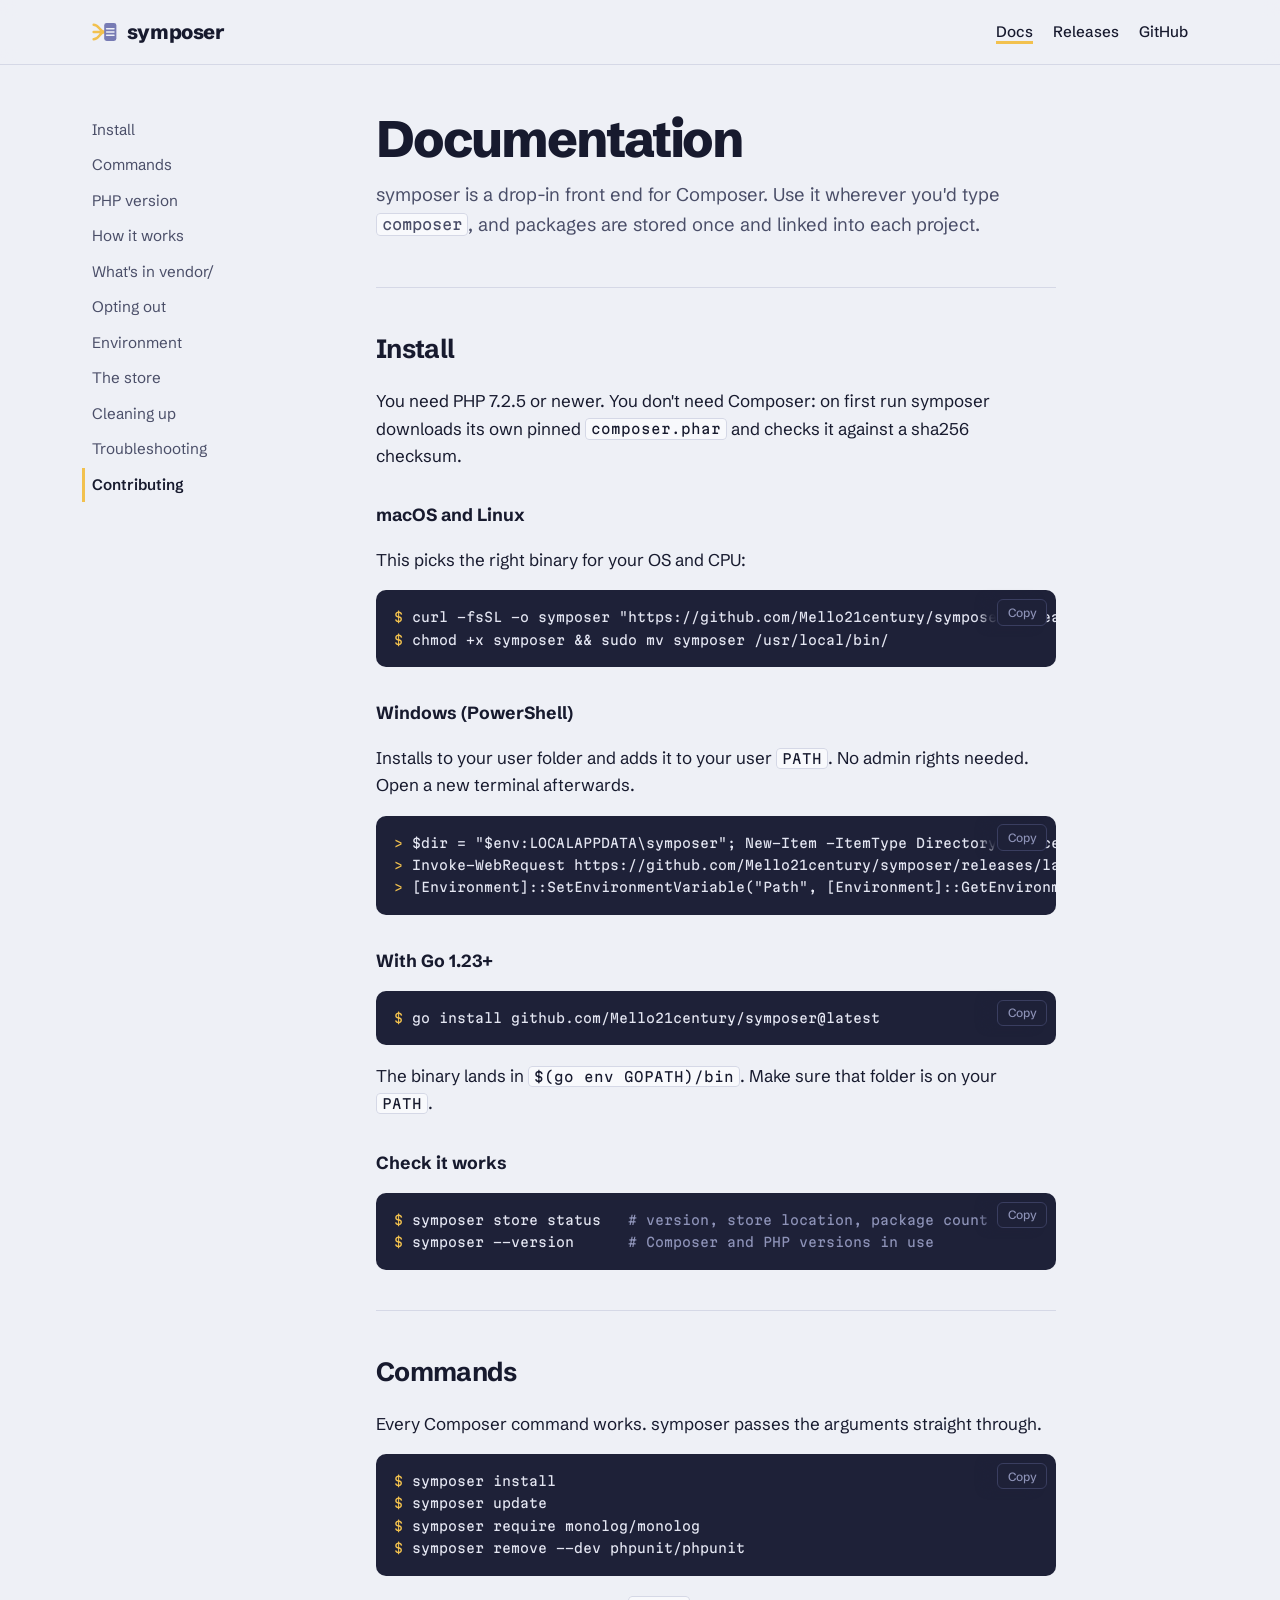
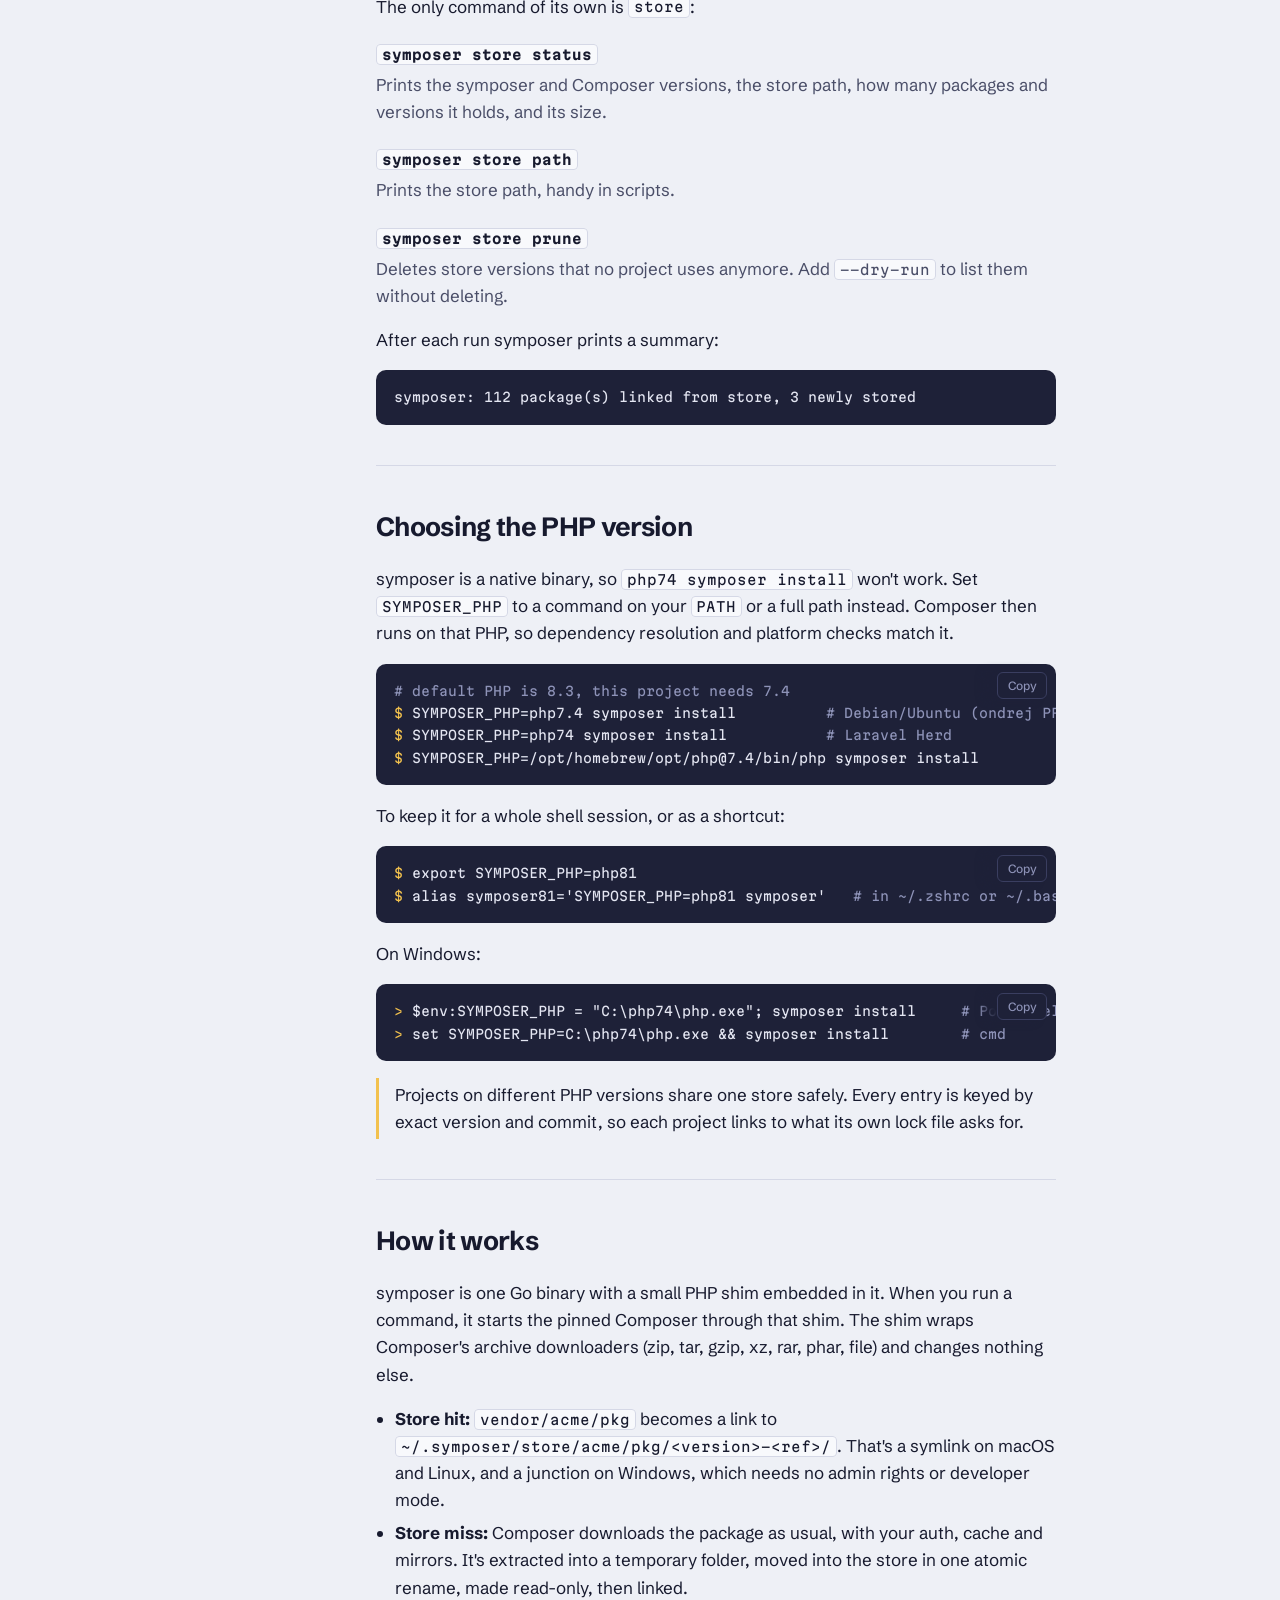
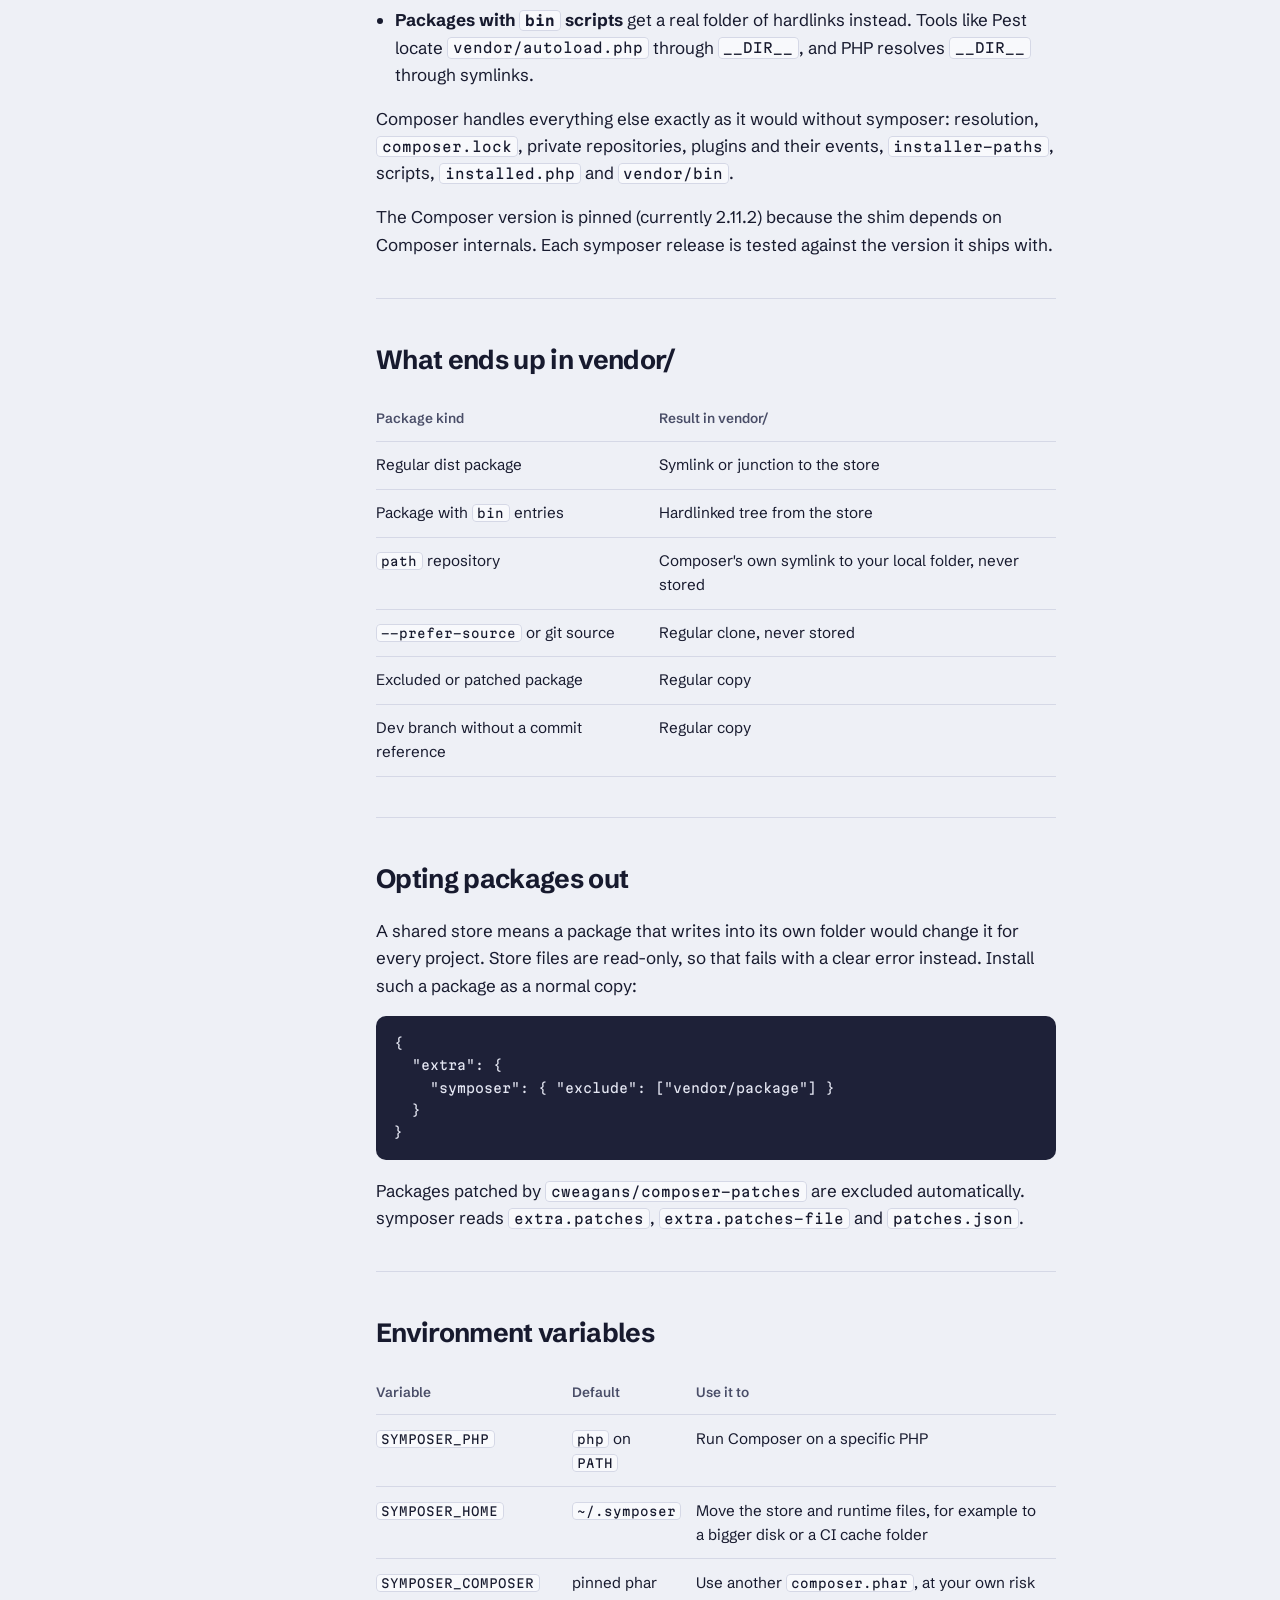
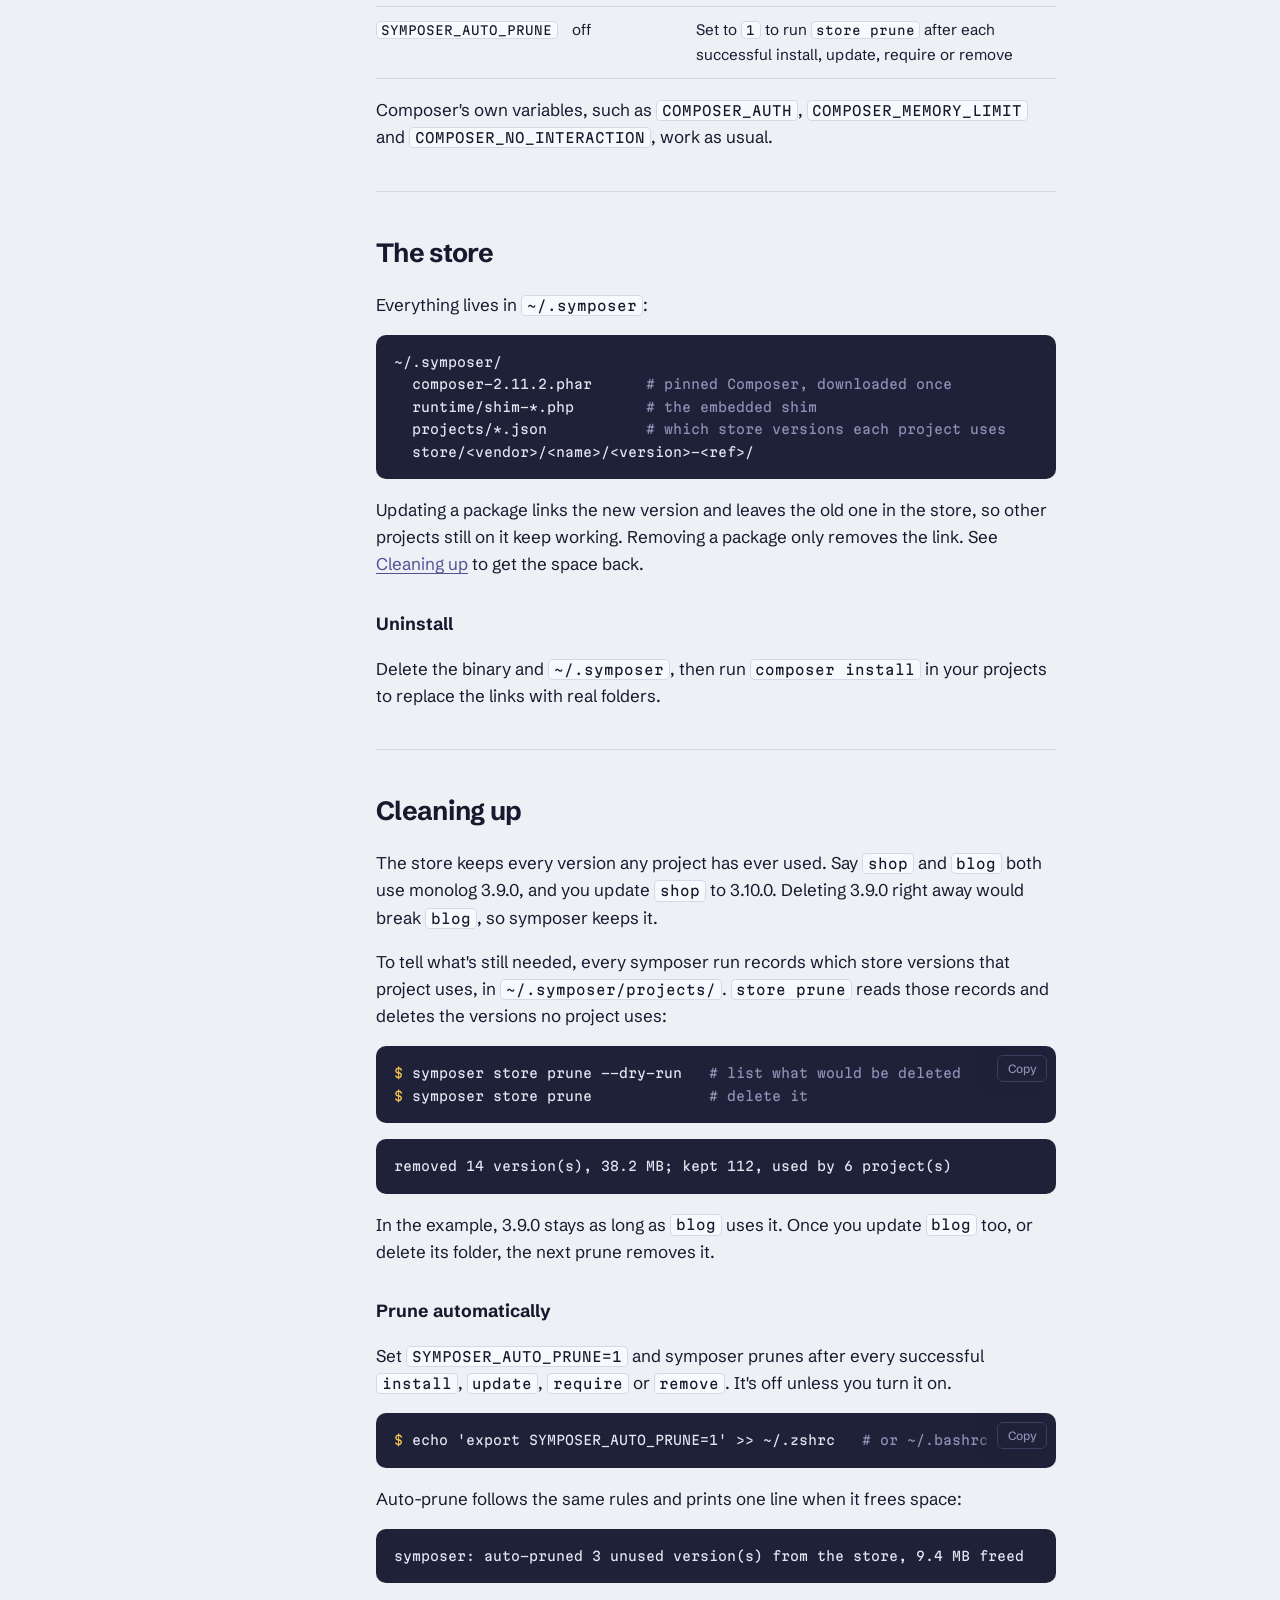
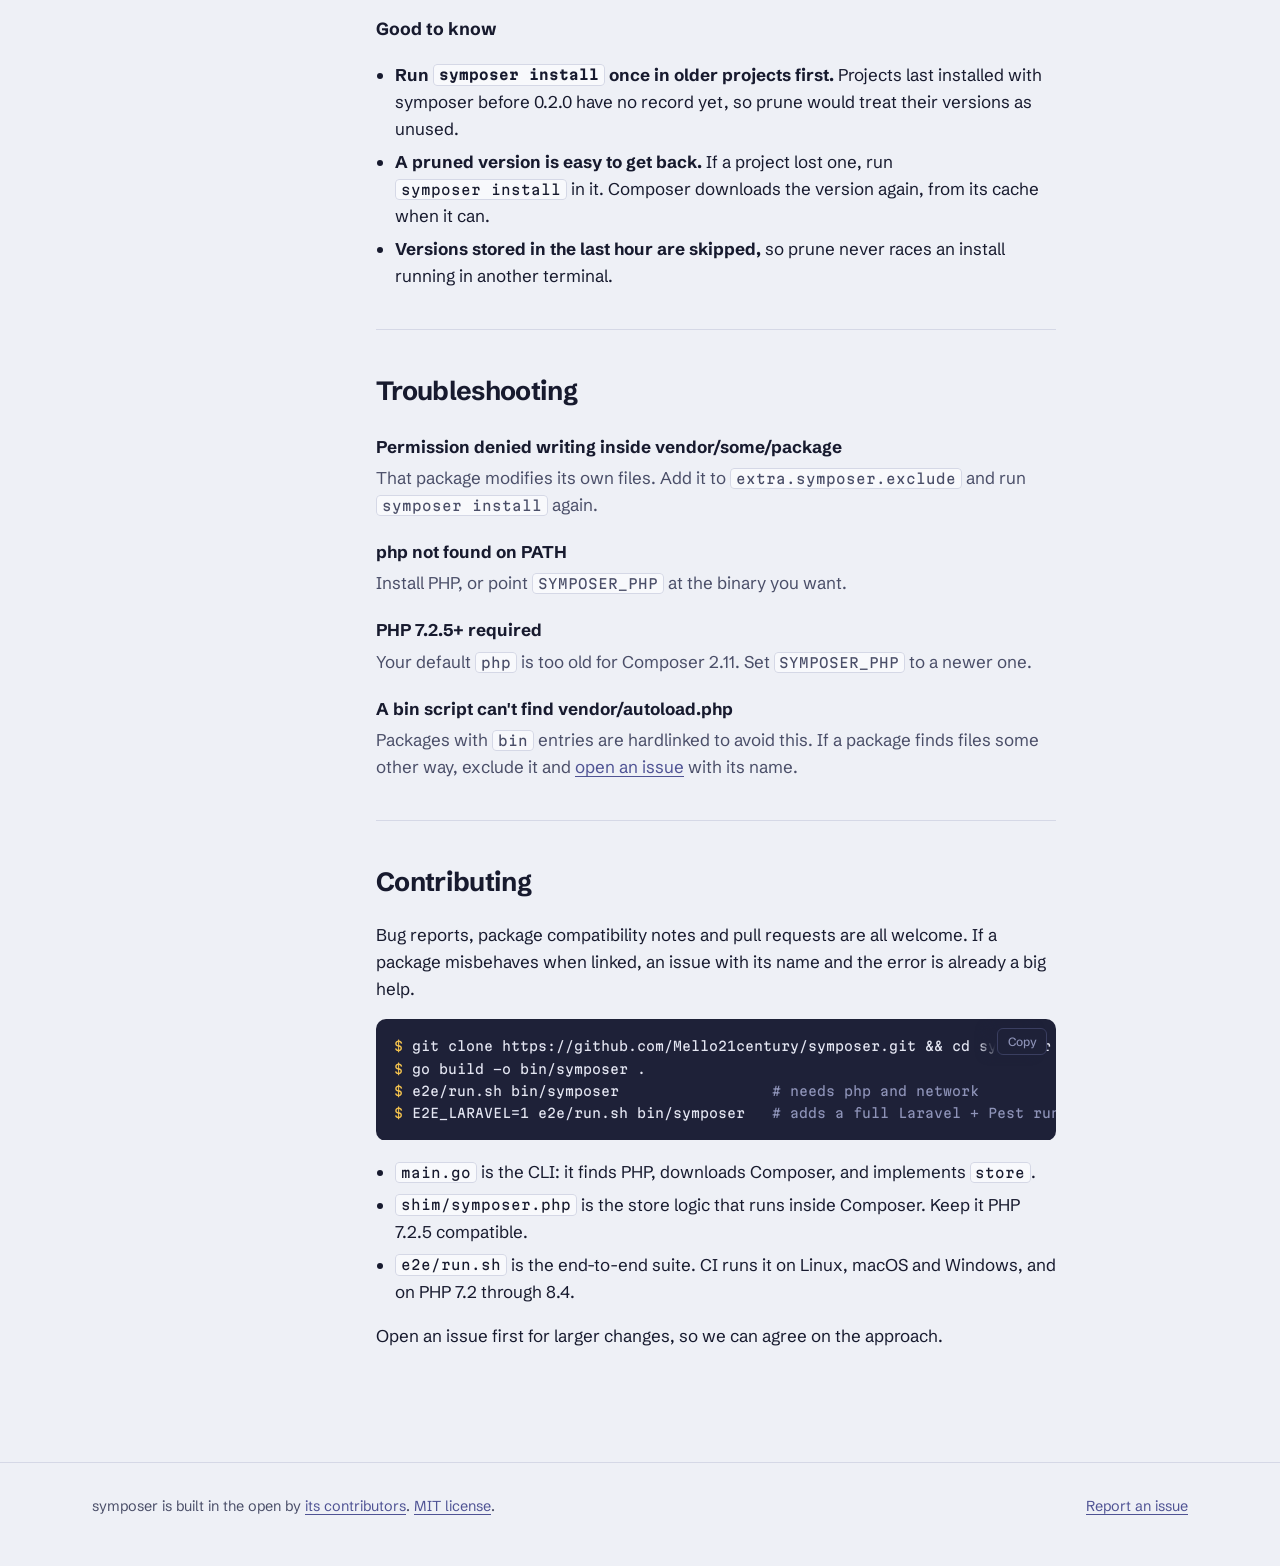
==== commit a500f402: "Add opt-in SYMPOSER_AUTO_PRUNE and a Cleaning up docs section" ====
--- a/docs/docs.html
+++ b/docs/docs.html
@@ -72,6 +72,7 @@
       <li><a href="#exclude">Opting out</a></li>
       <li><a href="#env">Environment</a></li>
       <li><a href="#store">The store</a></li>
+      <li><a href="#cleanup">Cleaning up</a></li>
       <li><a href="#trouble">Troubleshooting</a></li>
       <li><a href="#contributing">Contributing</a></li>
     </ol>
@@ -187,6 +188,7 @@
             <tr><td><code>SYMPOSER_PHP</code></td><td><code>php</code> on <code>PATH</code></td><td>Run Composer on a specific PHP</td></tr>
             <tr><td><code>SYMPOSER_HOME</code></td><td><code>~/.symposer</code></td><td>Move the store and runtime files, for example to a bigger disk or a CI cache folder</td></tr>
             <tr><td><code>SYMPOSER_COMPOSER</code></td><td>pinned phar</td><td>Use another <code>composer.phar</code>, at your own risk</td></tr>
+            <tr><td><code>SYMPOSER_AUTO_PRUNE</code></td><td>off</td><td>Set to <code>1</code> to run <code>store prune</code> after each successful install, update, require or remove</td></tr>
           </tbody>
         </table>
       </div>
@@ -201,11 +203,30 @@
   runtime/shim-*.php        <span class="c"># the embedded shim</span>
   projects/*.json           <span class="c"># which store versions each project uses</span>
   store/&lt;vendor&gt;/&lt;name&gt;/&lt;version&gt;-&lt;ref&gt;/</pre>
-      <p>Updating a package links the new version and leaves the old one in the store, so other projects still on it keep working. Removing a package only removes the link.</p>
-      <p>Each run records which store versions the project uses. <code>symposer store prune</code> reads those records and deletes every version no project uses, including the versions of projects whose folder is gone. Versions stored in the last hour are skipped, in case an install is still running.</p>
-      <p>Projects last installed with symposer older than 0.2.0 have no record yet, so run <code>symposer install</code> in them once before pruning. If a project does lose a version, <code>symposer install</code> puts it back.</p>
+      <p>Updating a package links the new version and leaves the old one in the store, so other projects still on it keep working. Removing a package only removes the link. See <a href="#cleanup">Cleaning up</a> to get the space back.</p>
       <h3>Uninstall</h3>
       <p>Delete the binary and <code>~/.symposer</code>, then run <code>composer install</code> in your projects to replace the links with real folders.</p>
+    </section>
+
+    <section id="cleanup">
+      <h2>Cleaning up</h2>
+      <p>The store keeps every version any project has ever used. Say <code>shop</code> and <code>blog</code> both use monolog 3.9.0, and you update <code>shop</code> to 3.10.0. Deleting 3.9.0 right away would break <code>blog</code>, so symposer keeps it.</p>
+      <p>To tell what's still needed, every symposer run records which store versions that project uses, in <code>~/.symposer/projects/</code>. <code>store prune</code> reads those records and deletes the versions no project uses:</p>
+      <div class="cmd"><pre><span class="p">$ </span>symposer store prune --dry-run   <span class="c"># list what would be deleted</span>
+<span class="p">$ </span>symposer store prune             <span class="c"># delete it</span></pre></div>
+      <pre>removed 14 version(s), 38.2 MB; kept 112, used by 6 project(s)</pre>
+      <p>In the example, 3.9.0 stays as long as <code>blog</code> uses it. Once you update <code>blog</code> too, or delete its folder, the next prune removes it.</p>
+      <h3>Prune automatically</h3>
+      <p>Set <code>SYMPOSER_AUTO_PRUNE=1</code> and symposer prunes after every successful <code>install</code>, <code>update</code>, <code>require</code> or <code>remove</code>. It's off unless you turn it on.</p>
+      <div class="cmd"><pre><span class="p">$ </span>echo 'export SYMPOSER_AUTO_PRUNE=1' &gt;&gt; ~/.zshrc   <span class="c"># or ~/.bashrc</span></pre></div>
+      <p>Auto-prune follows the same rules and prints one line when it frees space:</p>
+      <pre>symposer: auto-pruned 3 unused version(s) from the store, 9.4 MB freed</pre>
+      <h3>Good to know</h3>
+      <ul>
+        <li><strong>Run <code>symposer install</code> once in older projects first.</strong> Projects last installed with symposer before 0.2.0 have no record yet, so prune would treat their versions as unused.</li>
+        <li><strong>A pruned version is easy to get back.</strong> If a project lost one, run <code>symposer install</code> in it. Composer downloads the version again, from its cache when it can.</li>
+        <li><strong>Versions stored in the last hour are skipped,</strong> so prune never races an install running in another terminal.</li>
+      </ul>
     </section>
 
     <section id="trouble">
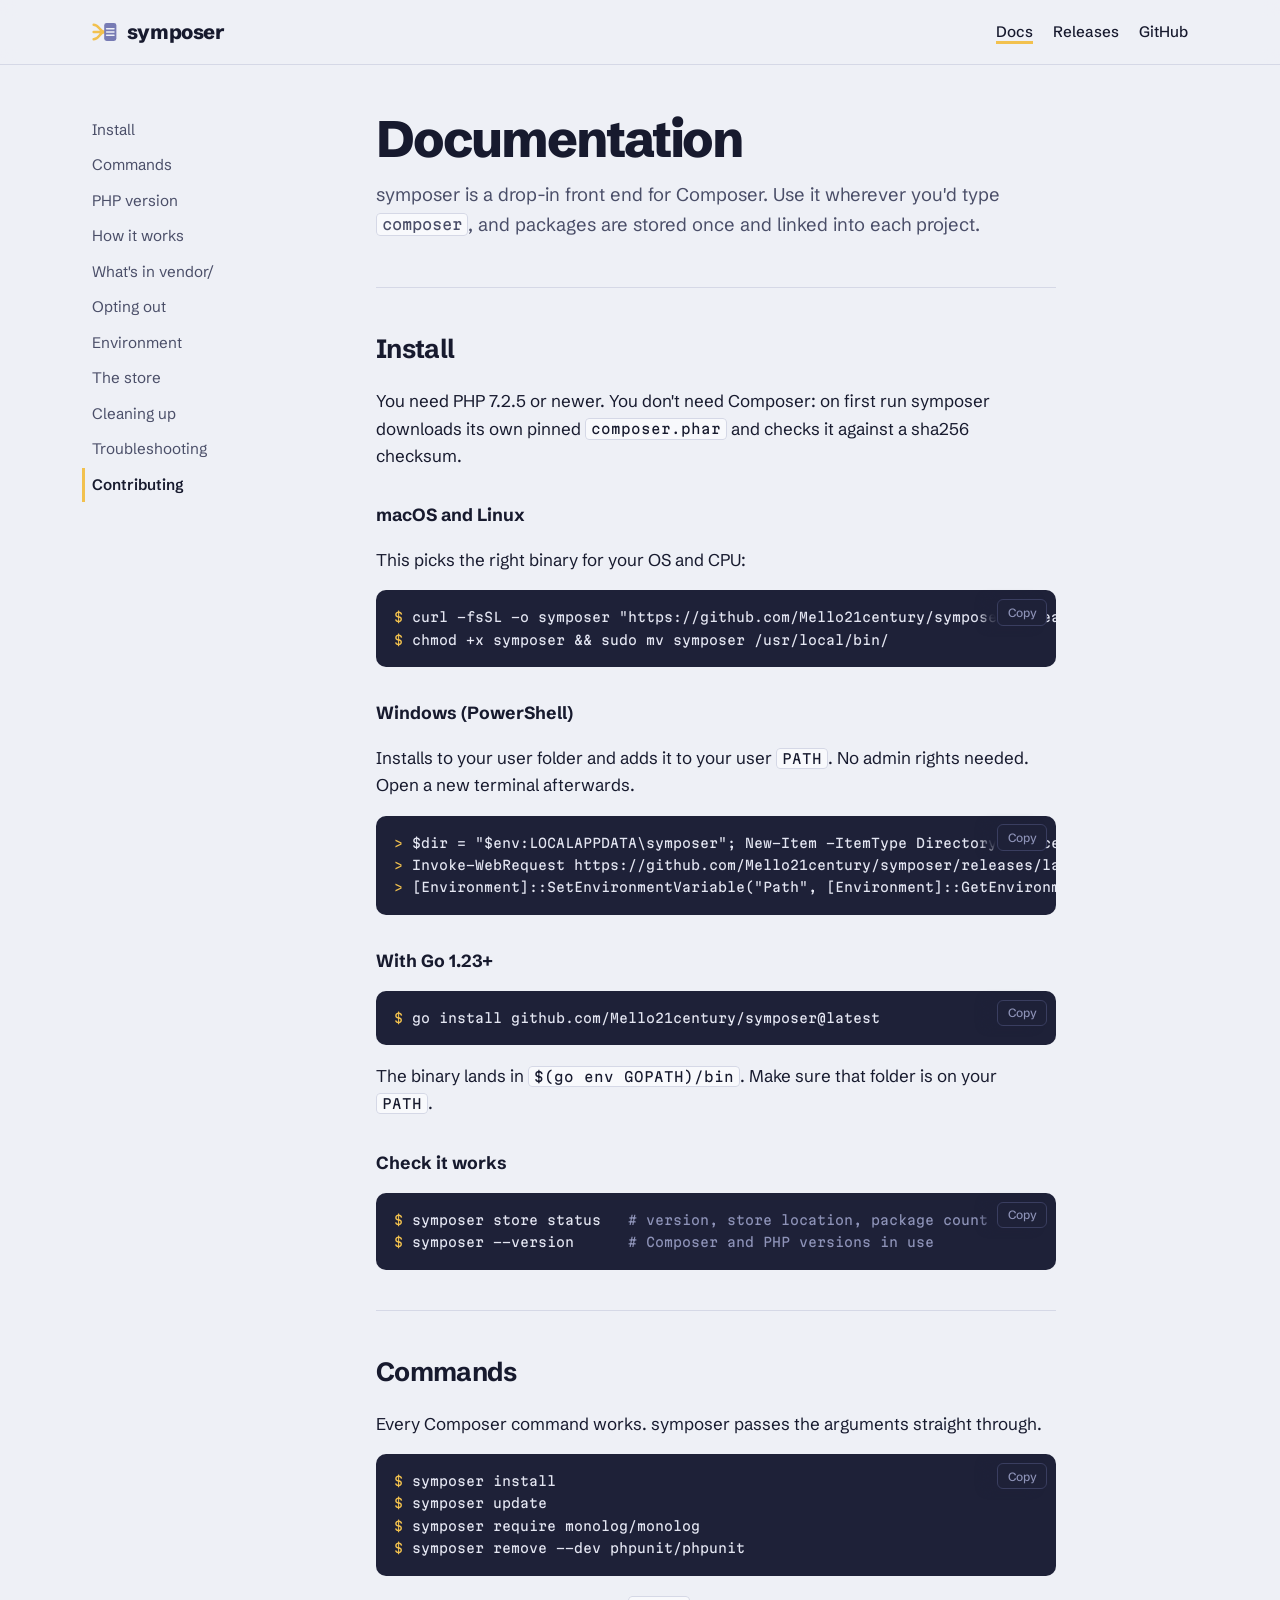
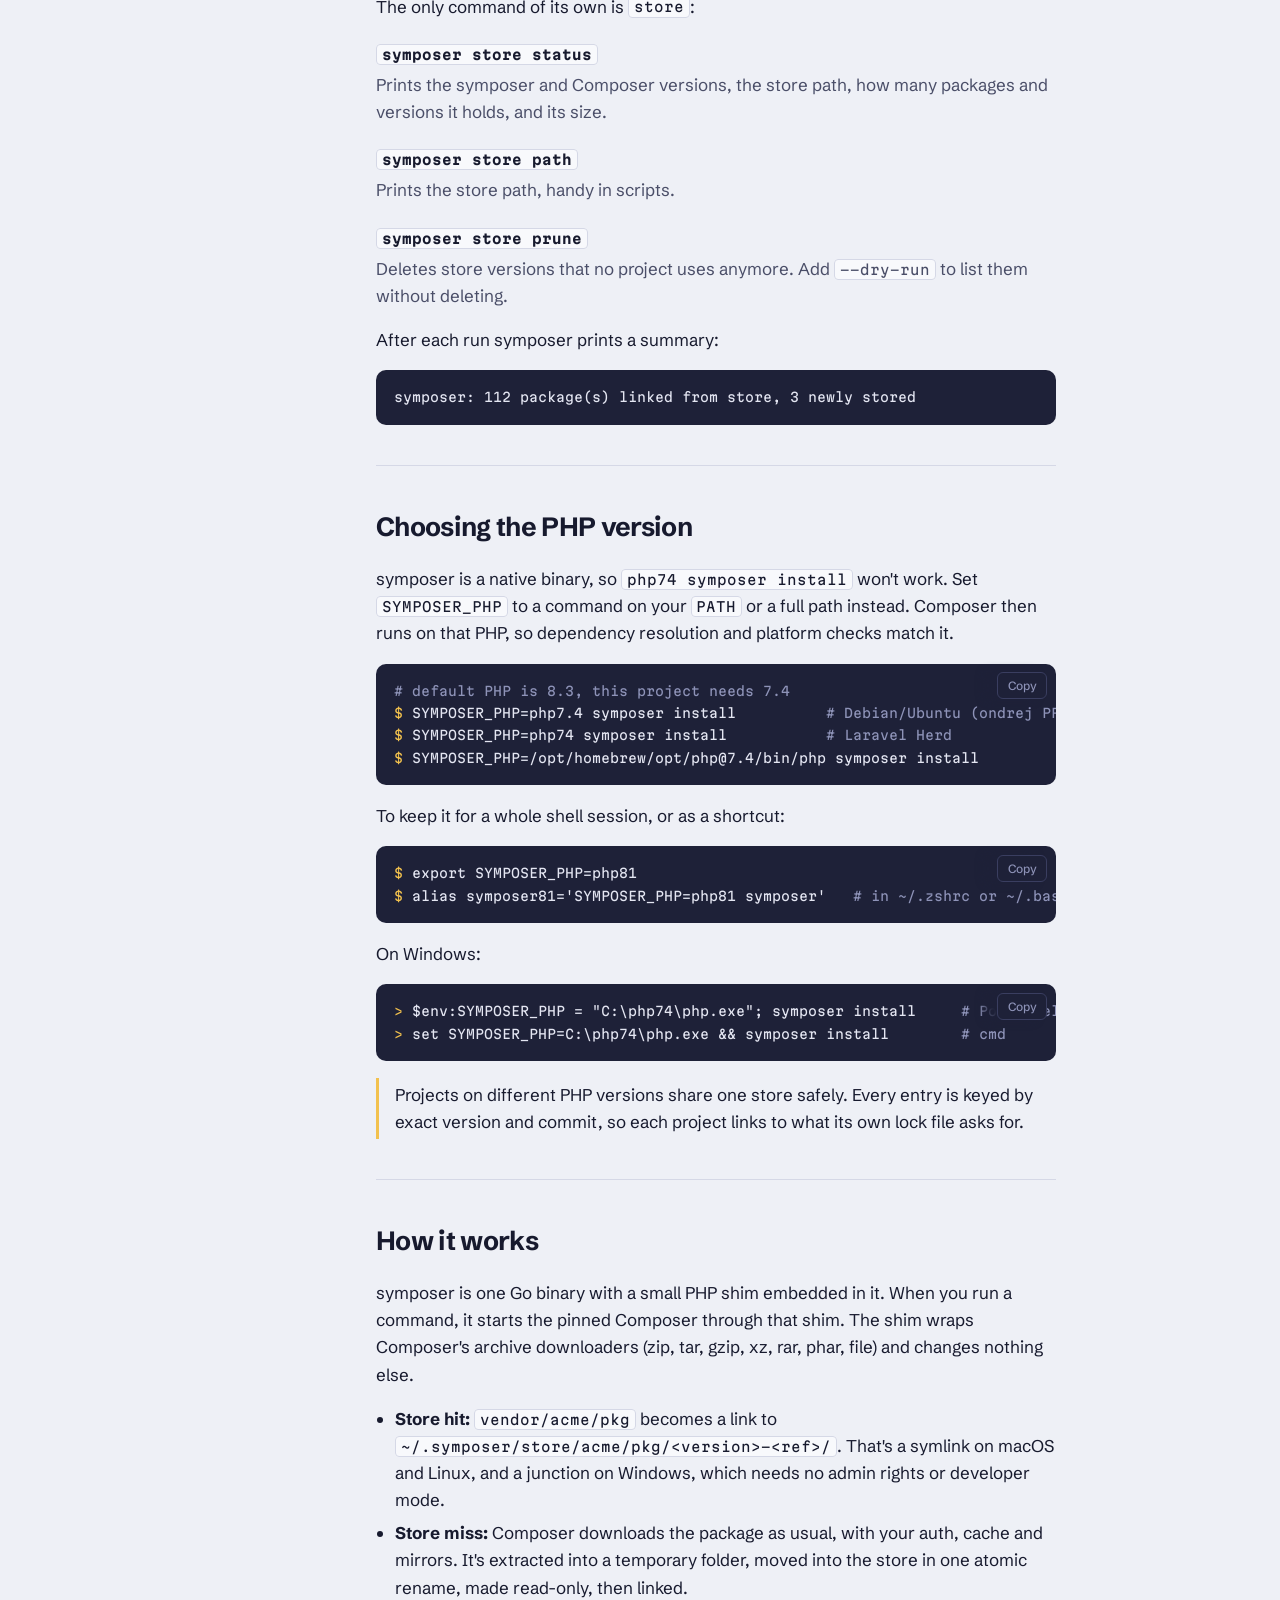
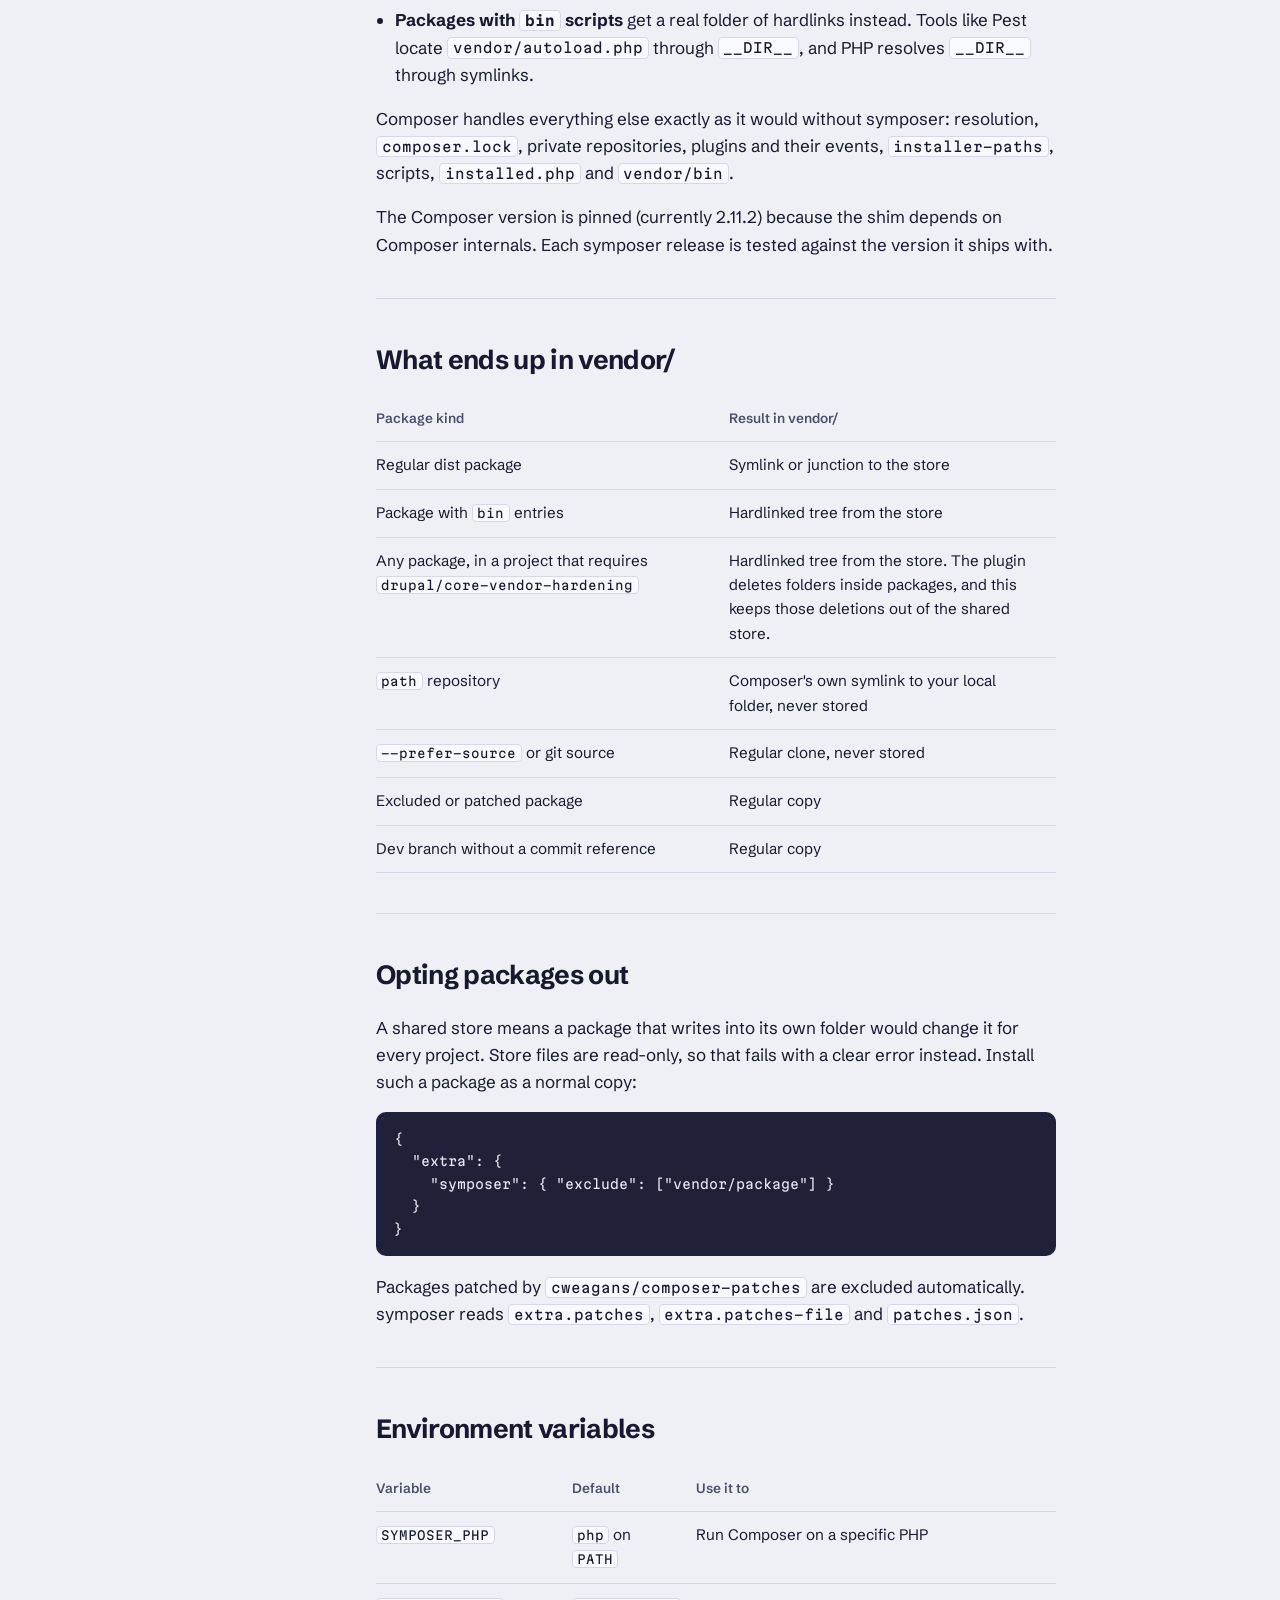
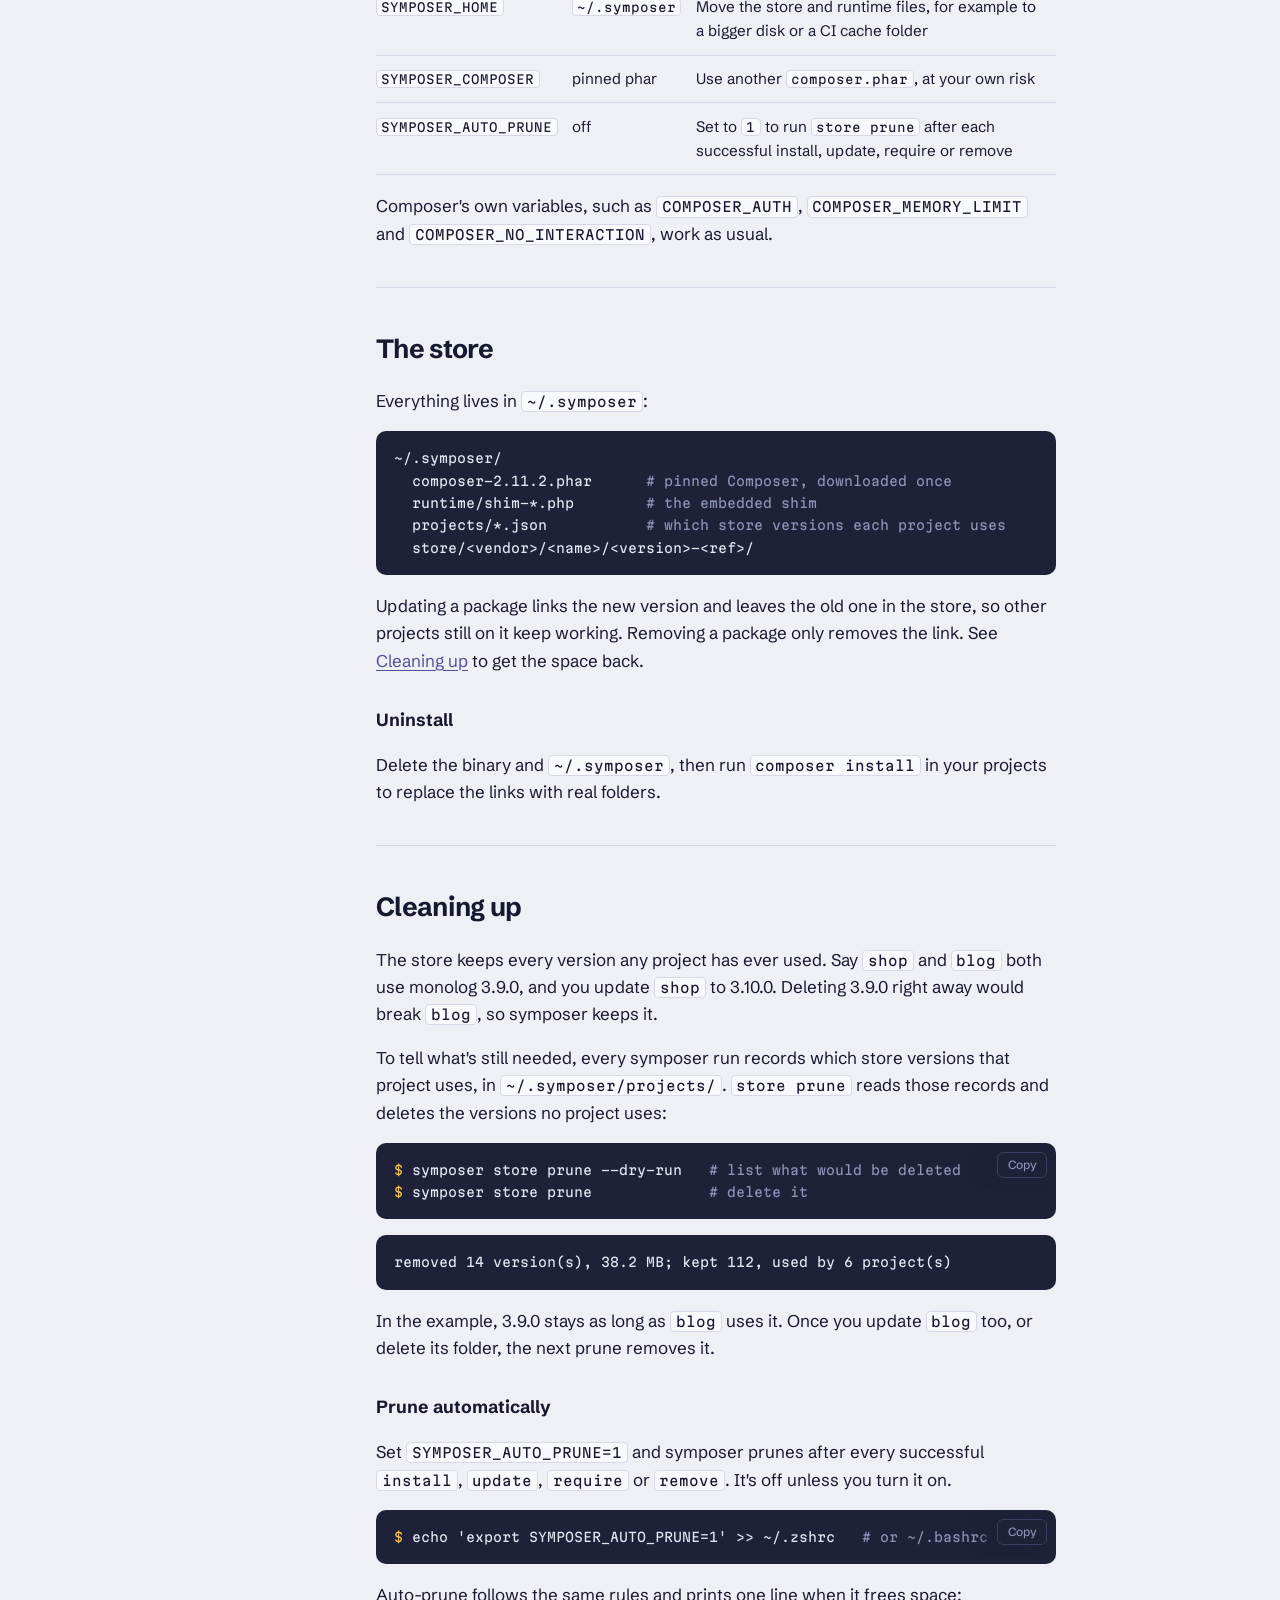
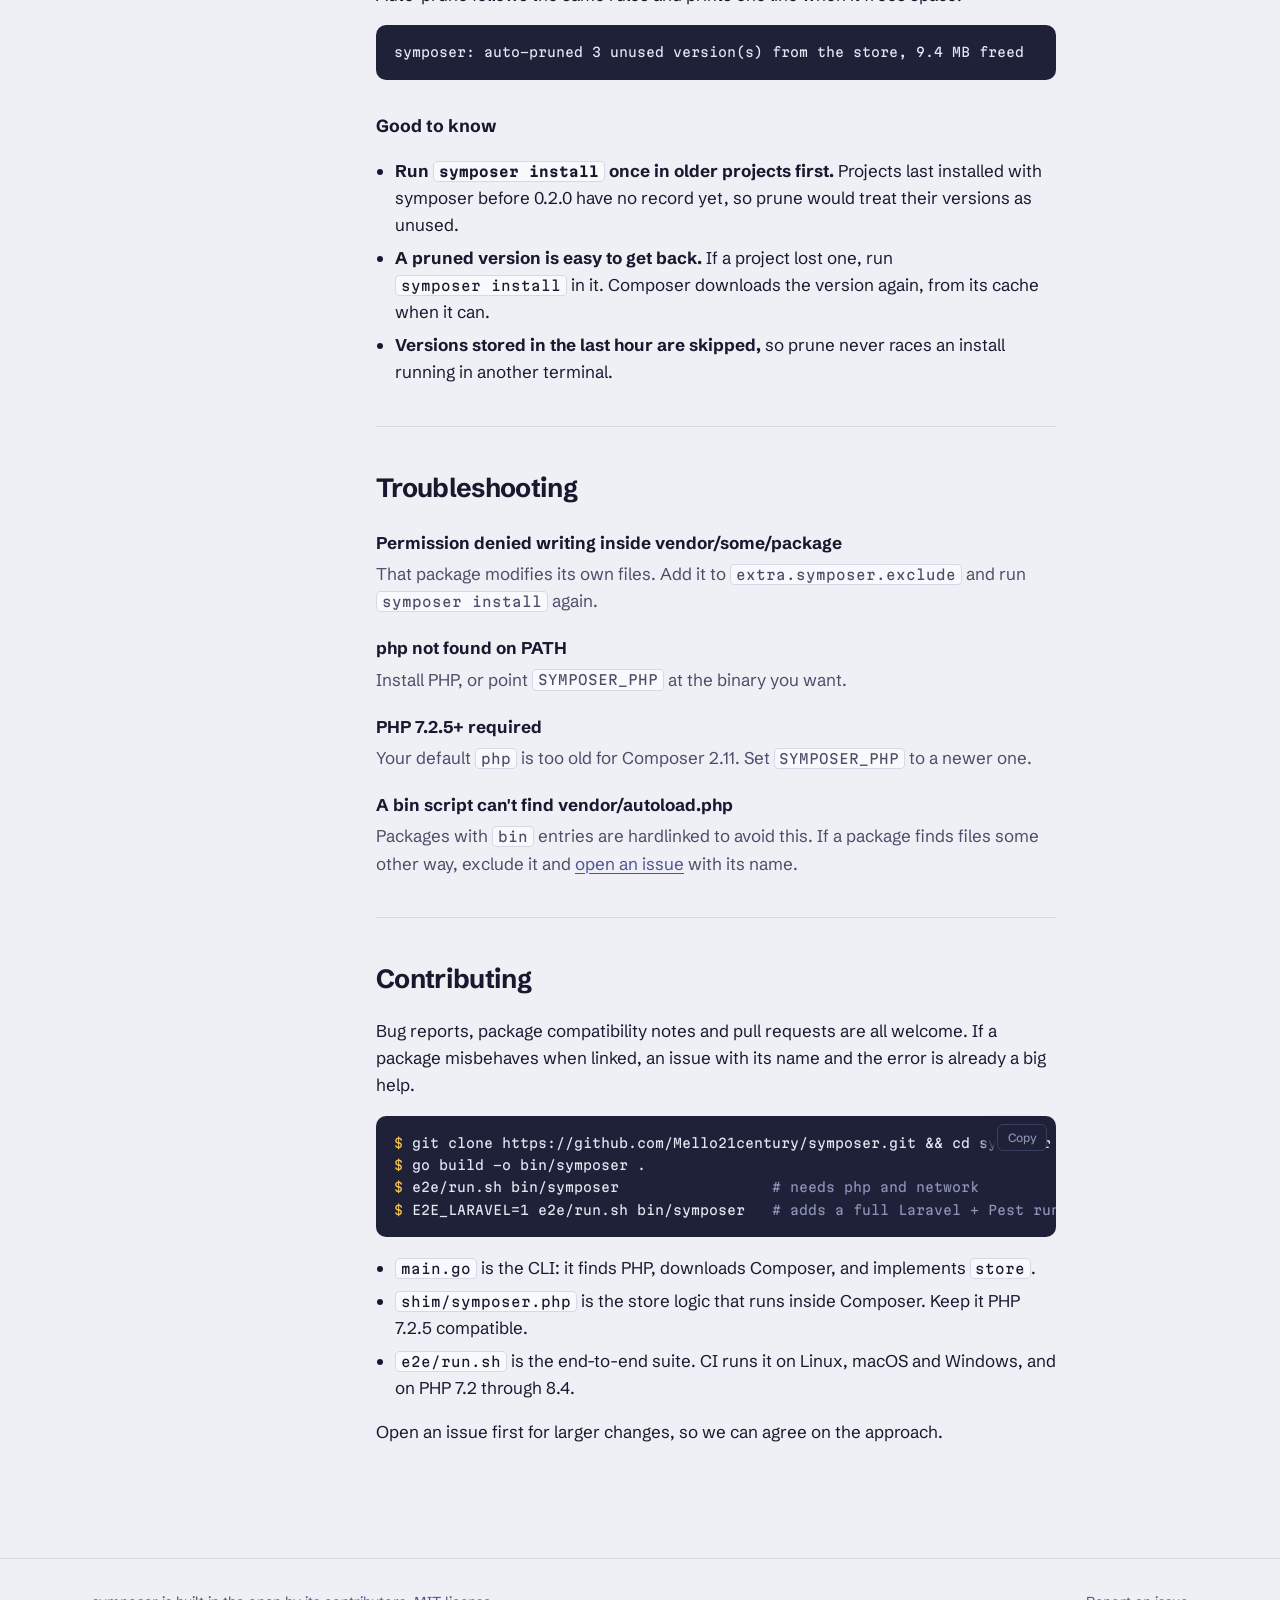
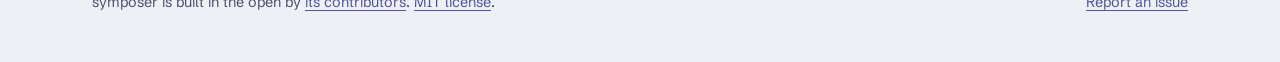
==== commit 01113ac5: "Hardlink every package in projects using drupal/core-vendor-hardening The plugin deletes folders ins" ====
--- a/docs/docs.html
+++ b/docs/docs.html
@@ -159,6 +159,7 @@
           <tbody>
             <tr><td>Regular dist package</td><td>Symlink or junction to the store</td></tr>
             <tr><td>Package with <code>bin</code> entries</td><td>Hardlinked tree from the store</td></tr>
+            <tr><td>Any package, in a project that requires <code>drupal/core-vendor-hardening</code></td><td>Hardlinked tree from the store. The plugin deletes folders inside packages, and this keeps those deletions out of the shared store.</td></tr>
             <tr><td><code>path</code> repository</td><td>Composer's own symlink to your local folder, never stored</td></tr>
             <tr><td><code>--prefer-source</code> or git source</td><td>Regular clone, never stored</td></tr>
             <tr><td>Excluded or patched package</td><td>Regular copy</td></tr>
